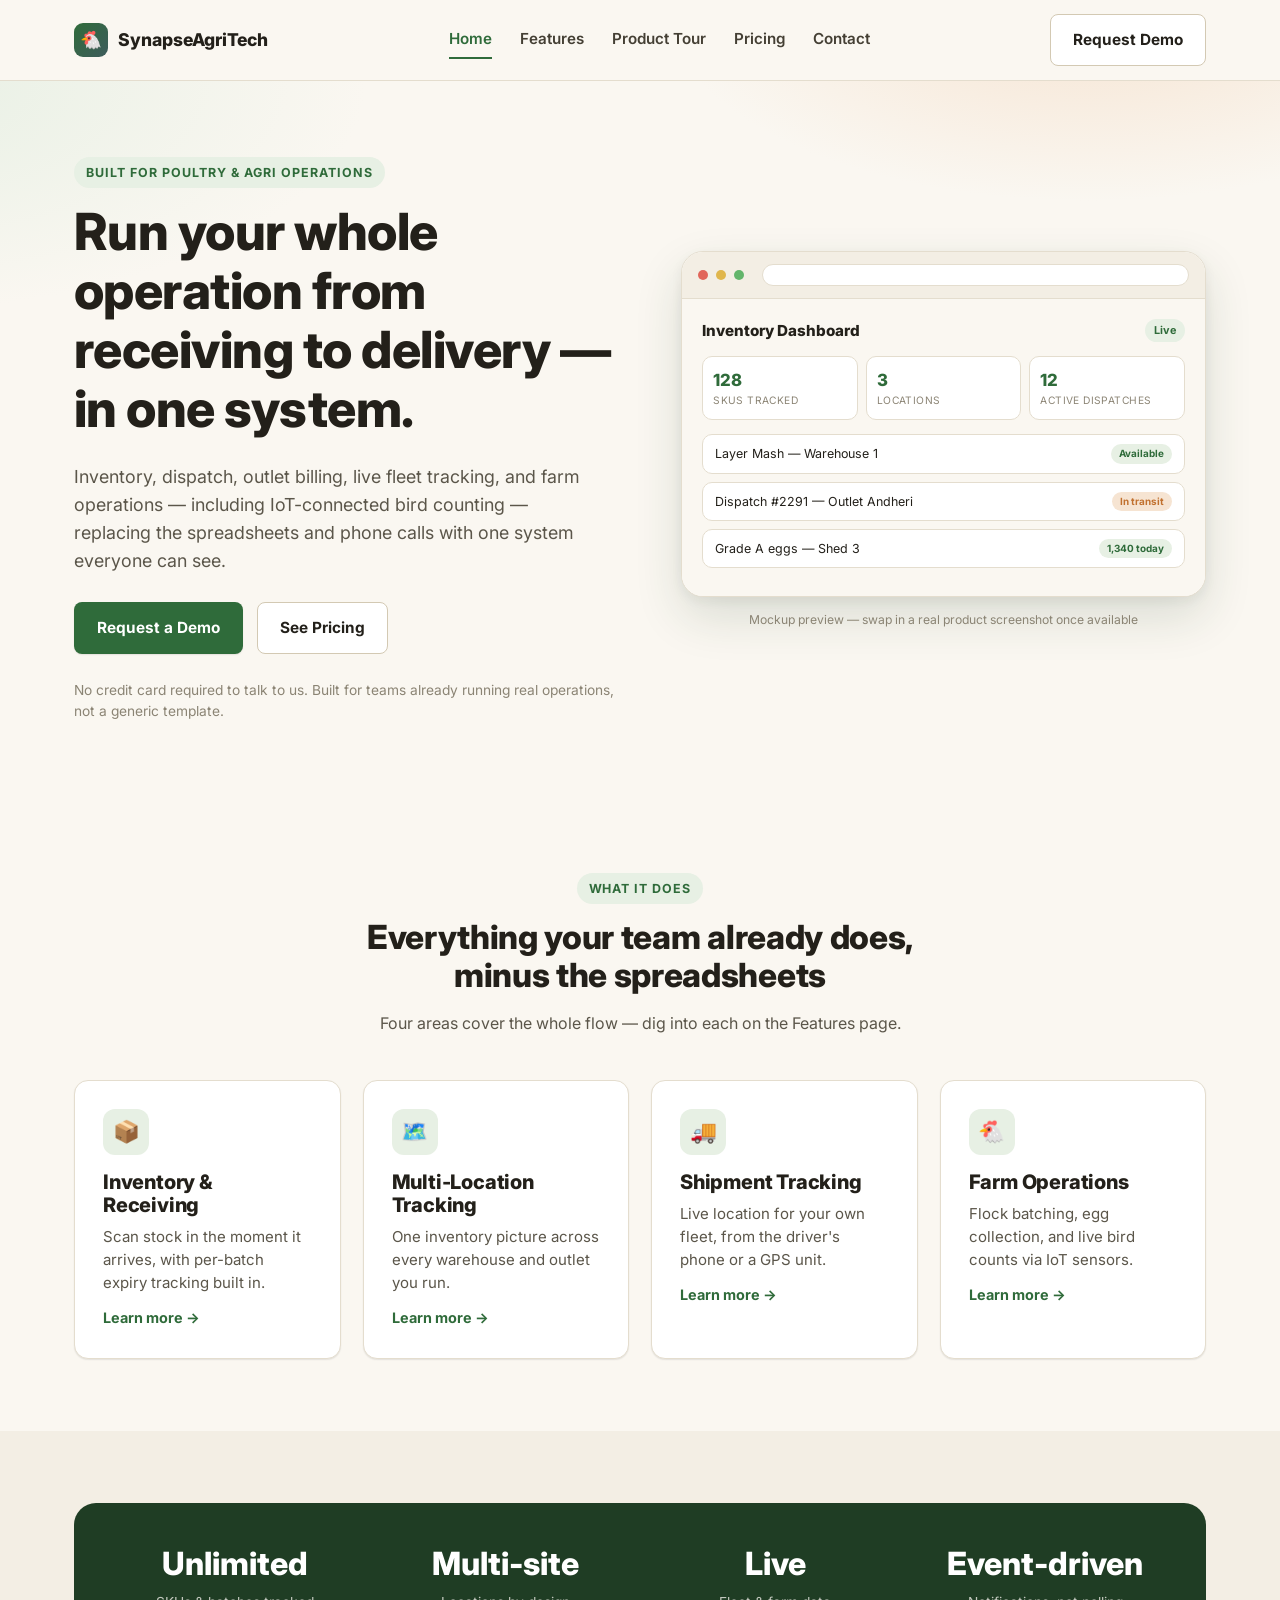
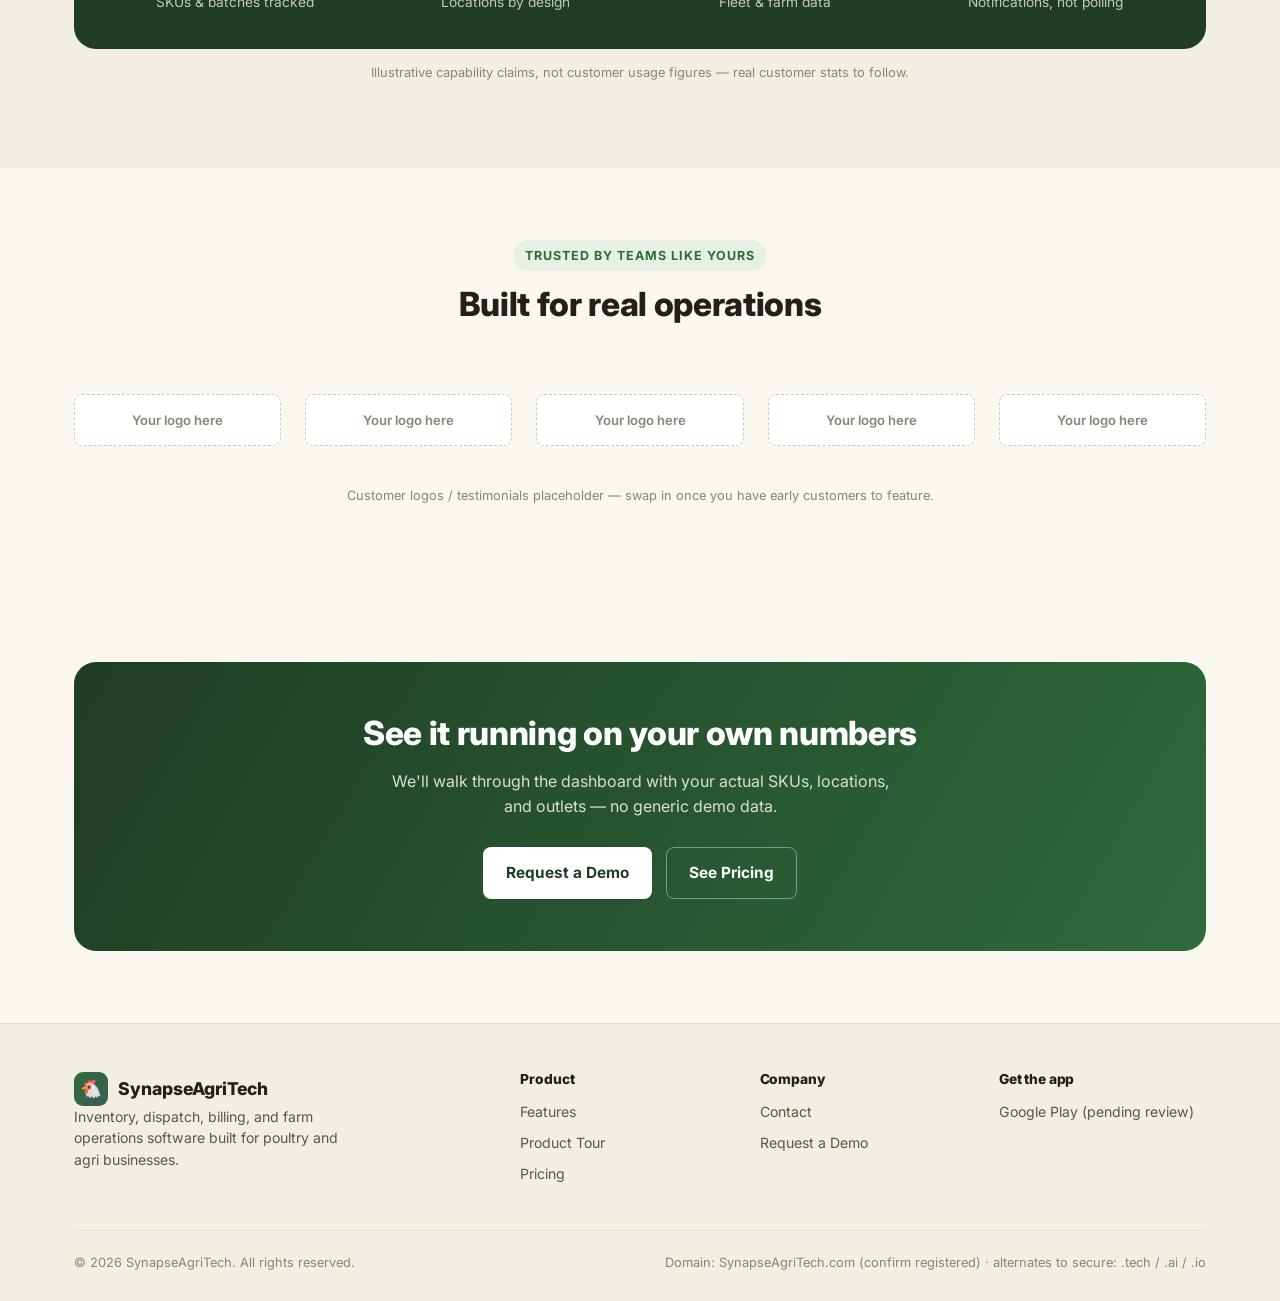
==== index.html @ 2903aac5 "Rename marketing site brand from placeholder to SynapseAgriTech Replaces "Poultry Ops" (nav, page ti" ====
<!DOCTYPE html>
<html lang="en">
<head>
<meta charset="UTF-8" />
<meta name="viewport" content="width=device-width, initial-scale=1.0" />
<title>SynapseAgriTech — Inventory, Dispatch & Farm Management Software</title>
<meta name="description" content="Inventory, dispatch, billing, and farm operations software built for poultry and agri businesses — from receiving to live bird counts." />
<link rel="preconnect" href="https://fonts.googleapis.com" />
<link rel="preconnect" href="https://fonts.gstatic.com" crossorigin />
<link href="https://fonts.googleapis.com/css2?family=Inter:wght@400;500;600;700;800&display=swap" rel="stylesheet" />
<link rel="stylesheet" href="css/style.css" />
</head>
<body data-page="home">

<header class="site-header">
  <div class="container nav-row">
    <a href="index.html" class="brand"><span class="brand-mark">🐔</span>SynapseAgriTech</a>
    <nav class="nav-links">
      <a href="index.html" data-page="home">Home</a>
      <a href="features.html" data-page="features">Features</a>
      <a href="product-tour.html" data-page="tour">Product Tour</a>
      <a href="pricing.html" data-page="pricing">Pricing</a>
      <a href="contact.html" data-page="contact">Contact</a>
    </nav>
    <div class="nav-actions">
      <a href="contact.html" class="btn btn-secondary">Request Demo</a>
      <button class="nav-toggle" aria-label="Toggle menu" aria-expanded="false">☰</button>
    </div>
  </div>
</header>

<main>

  <section class="hero">
    <div class="container hero-grid">
      <div>
        <span class="eyebrow">Built for poultry & agri operations</span>
        <h1>Run your whole operation from receiving to delivery — in one system.</h1>
        <p class="hero-sub">Inventory, dispatch, outlet billing, live fleet tracking, and farm operations — including IoT-connected bird counting — replacing the spreadsheets and phone calls with one system everyone can see.</p>
        <div class="hero-cta-row">
          <a href="contact.html" class="btn btn-primary">Request a Demo</a>
          <a href="pricing.html" class="btn btn-secondary">See Pricing</a>
        </div>
        <p class="hero-meta">No credit card required to talk to us. Built for teams already running real operations, not a generic template.</p>
      </div>
      <div>
        <div class="browser-frame">
          <div class="chrome">
            <span class="dot" style="background:#e1665a"></span>
            <span class="dot" style="background:#e0b64c"></span>
            <span class="dot" style="background:#63b56b"></span>
            <div class="bar"></div>
          </div>
          <div class="screen">
            <div class="mock-topbar"><span class="mock-title">Inventory Dashboard</span><span class="mock-pill">Live</span></div>
            <div class="mock-stats">
              <div class="mock-stat"><div class="n">128</div><div class="l">SKUs tracked</div></div>
              <div class="mock-stat"><div class="n">3</div><div class="l">Locations</div></div>
              <div class="mock-stat"><div class="n">12</div><div class="l">Active dispatches</div></div>
            </div>
            <div class="mock-row"><span>Layer Mash — Warehouse 1</span><span class="tag tag-live">Available</span></div>
            <div class="mock-row"><span>Dispatch #2291 — Outlet Andheri</span><span class="tag tag-transit">In transit</span></div>
            <div class="mock-row"><span>Grade A eggs — Shed 3</span><span class="tag tag-live">1,340 today</span></div>
          </div>
        </div>
        <p class="placeholder-flag">Mockup preview — swap in a real product screenshot once available</p>
      </div>
    </div>
  </section>

  <section>
    <div class="container">
      <div class="section-head">
        <span class="eyebrow">What it does</span>
        <h2>Everything your team already does, minus the spreadsheets</h2>
        <p>Four areas cover the whole flow — dig into each on the Features page.</p>
      </div>
      <div class="grid">
        <div class="card feature-card">
          <div class="icon">📦</div>
          <h3>Inventory & Receiving</h3>
          <p>Scan stock in the moment it arrives, with per-batch expiry tracking built in.</p>
          <a class="card-link" href="features.html#inventory-receiving">Learn more →</a>
        </div>
        <div class="card feature-card">
          <div class="icon">🗺️</div>
          <h3>Multi-Location Tracking</h3>
          <p>One inventory picture across every warehouse and outlet you run.</p>
          <a class="card-link" href="features.html#multi-location">Learn more →</a>
        </div>
        <div class="card feature-card">
          <div class="icon">🚚</div>
          <h3>Shipment Tracking</h3>
          <p>Live location for your own fleet, from the driver's phone or a GPS unit.</p>
          <a class="card-link" href="features.html#shipment-tracking">Learn more →</a>
        </div>
        <div class="card feature-card">
          <div class="icon">🐔</div>
          <h3>Farm Operations</h3>
          <p>Flock batching, egg collection, and live bird counts via IoT sensors.</p>
          <a class="card-link" href="features.html#farm-operations">Learn more →</a>
        </div>
      </div>
    </div>
  </section>

  <section class="section-alt">
    <div class="container">
      <div class="stat-strip">
        <div class="stat"><div class="num">Unlimited</div><div class="label">SKUs & batches tracked</div></div>
        <div class="stat"><div class="num">Multi-site</div><div class="label">Locations by design</div></div>
        <div class="stat"><div class="num">Live</div><div class="label">Fleet & farm data</div></div>
        <div class="stat"><div class="num">Event-driven</div><div class="label">Notifications, not polling</div></div>
      </div>
      <p class="stat-note">Illustrative capability claims, not customer usage figures — real customer stats to follow.</p>
    </div>
  </section>

  <section>
    <div class="container">
      <div class="section-head">
        <span class="eyebrow">Trusted by teams like yours</span>
        <h2>Built for real operations</h2>
      </div>
      <div class="logo-row">
        <div class="logo-slot">Your logo here</div>
        <div class="logo-slot">Your logo here</div>
        <div class="logo-slot">Your logo here</div>
        <div class="logo-slot">Your logo here</div>
        <div class="logo-slot">Your logo here</div>
      </div>
      <p class="stat-note">Customer logos / testimonials placeholder — swap in once you have early customers to feature.</p>
    </div>
  </section>

  <section>
    <div class="container">
      <div class="cta-banner">
        <h2>See it running on your own numbers</h2>
        <p>We'll walk through the dashboard with your actual SKUs, locations, and outlets — no generic demo data.</p>
        <div class="hero-cta-row">
          <a href="contact.html" class="btn btn-primary" style="background:#fff;color:var(--green-900)">Request a Demo</a>
          <a href="pricing.html" class="btn btn-secondary">See Pricing</a>
        </div>
      </div>
    </div>
  </section>

</main>

<footer class="site-footer">
  <div class="container">
    <div class="footer-grid">
      <div class="footer-brand">
        <a href="index.html" class="brand"><span class="brand-mark">🐔</span>SynapseAgriTech</a>
        <p>Inventory, dispatch, billing, and farm operations software built for poultry and agri businesses.</p>
      </div>
      <div>
        <h4>Product</h4>
        <ul>
          <li><a href="features.html">Features</a></li>
          <li><a href="product-tour.html">Product Tour</a></li>
          <li><a href="pricing.html">Pricing</a></li>
        </ul>
      </div>
      <div>
        <h4>Company</h4>
        <ul>
          <li><a href="contact.html">Contact</a></li>
          <li><a href="contact.html">Request a Demo</a></li>
        </ul>
      </div>
      <div>
        <h4>Get the app</h4>
        <ul>
          <li><a href="product-tour.html">Google Play (pending review)</a></li>
        </ul>
      </div>
    </div>
    <div class="footer-bottom">
      <span>© 2026 SynapseAgriTech. All rights reserved.</span>
      <span>Domain: SynapseAgriTech.com (confirm registered) · alternates to secure: .tech / .ai / .io</span>
    </div>
  </div>
</footer>

<script src="js/main.js"></script>
</body>
</html>
---- css/style.css ----
/* ============================================================
   SynapseAgriTech — SaaS marketing site design system
   AgriTech Modern base + Data-Dashboard-First visuals +
   Trust & Scale structure + Approachable, jargon-light copy.
   ============================================================ */

:root {
  /* Brand palette — warm greens/earth tones, deliberately not cold
     corporate blue. Distinct from the Bagachima consumer brand (this
     is the software product, a separate identity). */
  --green-900: #1f3d24;
  --green-700: #2f6b3a;
  --green-600: #37793f;
  --green-500: #4c8c52;
  --green-100: #e7f0e4;
  --green-50: #f2f7f0;

  --terracotta-600: #c1712f;
  --terracotta-500: #d68a49;
  --terracotta-100: #f6e4d2;

  --slate-700: #3e5c5c;
  --slate-500: #5c7d7d;
  --slate-100: #e6eeee;

  --cream-50: #faf7f1;
  --cream-100: #f3eee4;
  --white: #ffffff;

  --ink-900: #23201a;
  --ink-700: #443f34;
  --ink-600: #5b564a;
  --ink-400: #8b8474;

  --border: #e4ddce;
  --border-strong: #d3c9b3;

  --shadow-sm: 0 1px 2px rgba(35, 32, 26, 0.06), 0 1px 1px rgba(35, 32, 26, 0.04);
  --shadow-md: 0 8px 24px rgba(35, 32, 26, 0.08), 0 2px 6px rgba(35, 32, 26, 0.06);
  --shadow-lg: 0 20px 48px rgba(31, 61, 36, 0.14), 0 4px 12px rgba(35, 32, 26, 0.06);

  --radius-sm: 8px;
  --radius-md: 14px;
  --radius-lg: 22px;

  --container: 1180px;
  --font: "Inter", -apple-system, BlinkMacSystemFont, "Segoe UI", Roboto, Helvetica, Arial, sans-serif;
}

@media (prefers-color-scheme: dark) {
  :root:not([data-theme="light"]) {
    --cream-50: #161a14;
    --cream-100: #1c211a;
    --white: #20261f;
    --ink-900: #f3efe4;
    --ink-700: #ddd6c4;
    --ink-600: #bfb8a4;
    --ink-400: #8f8873;
    --border: #34392c;
    --border-strong: #454b39;
    --green-50: #1c2a1f;
    --green-100: #223a28;
    --terracotta-100: #3a2a1c;
    --slate-100: #1c2626;
    --shadow-sm: 0 1px 2px rgba(0, 0, 0, 0.3);
    --shadow-md: 0 8px 24px rgba(0, 0, 0, 0.35);
    --shadow-lg: 0 20px 48px rgba(0, 0, 0, 0.45);
  }
}
:root[data-theme="dark"] {
  --cream-50: #161a14;
  --cream-100: #1c211a;
  --white: #20261f;
  --ink-900: #f3efe4;
  --ink-700: #ddd6c4;
  --ink-600: #bfb8a4;
  --ink-400: #8f8873;
  --border: #34392c;
  --border-strong: #454b39;
  --green-50: #1c2a1f;
  --green-100: #223a28;
  --terracotta-100: #3a2a1c;
  --slate-100: #1c2626;
  --shadow-sm: 0 1px 2px rgba(0, 0, 0, 0.3);
  --shadow-md: 0 8px 24px rgba(0, 0, 0, 0.35);
  --shadow-lg: 0 20px 48px rgba(0, 0, 0, 0.45);
}

* { box-sizing: border-box; }
html { scroll-behavior: smooth; }

body {
  margin: 0;
  font-family: var(--font);
  background: var(--cream-50);
  color: var(--ink-900);
  line-height: 1.55;
  -webkit-font-smoothing: antialiased;
}

img { max-width: 100%; display: block; }
a { color: inherit; text-decoration: none; }

.container {
  max-width: var(--container);
  margin: 0 auto;
  padding: 0 24px;
}

h1, h2, h3, h4 { font-weight: 800; line-height: 1.15; margin: 0 0 0.5em; letter-spacing: -0.01em; }
h1 { font-size: clamp(2.1rem, 4vw, 3.2rem); }
h2 { font-size: clamp(1.6rem, 2.6vw, 2.2rem); }
h3 { font-size: 1.25rem; }
p { margin: 0 0 1em; color: var(--ink-600); }
.eyebrow {
  display: inline-block;
  font-size: 0.78rem;
  font-weight: 700;
  letter-spacing: 0.08em;
  text-transform: uppercase;
  color: var(--green-700);
  background: var(--green-100);
  padding: 6px 12px;
  border-radius: 999px;
  margin-bottom: 14px;
}

/* ---------- Buttons ---------- */
.btn {
  display: inline-flex;
  align-items: center;
  justify-content: center;
  gap: 8px;
  font-weight: 700;
  font-size: 0.96rem;
  padding: 13px 22px;
  border-radius: var(--radius-sm);
  border: 1px solid transparent;
  cursor: pointer;
  transition: transform 0.15s ease, box-shadow 0.15s ease, background 0.15s ease, border-color 0.15s ease;
}
.btn-primary { background: var(--green-700); color: var(--white); box-shadow: var(--shadow-sm); }
.btn-primary:hover { background: var(--green-600); box-shadow: var(--shadow-md); transform: translateY(-1px); }
.btn-secondary { background: var(--white); color: var(--ink-900); border-color: var(--border-strong); }
.btn-secondary:hover { border-color: var(--green-700); color: var(--green-700); }
.btn-ghost { background: transparent; color: var(--green-700); padding: 13px 4px; }
.btn-ghost:hover { color: var(--green-900); }
.btn-block { width: 100%; }
.btn-disabled { opacity: 0.55; cursor: not-allowed; }
.btn-disabled:hover { transform: none; box-shadow: none; }

/* ---------- Header / nav ---------- */
.site-header {
  position: sticky;
  top: 0;
  z-index: 50;
  /* Solid, not translucent+blurred: a backdrop-filter here would create a
     new containing block for this header's position:fixed descendants
     (the mobile nav-links panel), breaking its viewport-fixed positioning
     and full-screen coverage. */
  background: var(--cream-50);
  border-bottom: 1px solid var(--border);
}
.nav-row {
  display: flex;
  align-items: center;
  justify-content: space-between;
  padding: 14px 24px;
  gap: 20px;
}
.brand {
  display: flex;
  align-items: center;
  gap: 10px;
  font-weight: 800;
  font-size: 1.1rem;
  color: var(--ink-900);
}
.brand-mark {
  width: 34px;
  height: 34px;
  border-radius: 9px;
  background: linear-gradient(135deg, var(--green-700), var(--slate-700));
  display: flex;
  align-items: center;
  justify-content: center;
  color: var(--white);
  font-size: 1.1rem;
}
.nav-links {
  display: flex;
  align-items: center;
  gap: 28px;
  font-weight: 600;
  font-size: 0.95rem;
  color: var(--ink-700);
}
.nav-links a { padding: 6px 0; border-bottom: 2px solid transparent; }
.nav-links a:hover, .nav-links a.active { color: var(--green-700); border-bottom-color: var(--green-700); }
.nav-actions { display: flex; align-items: center; gap: 12px; }
.nav-toggle {
  display: none;
  background: none;
  border: 1px solid var(--border-strong);
  border-radius: var(--radius-sm);
  padding: 8px 10px;
  cursor: pointer;
}

/* ---------- Hero ---------- */
.hero {
  padding: 76px 0 64px;
  background:
    radial-gradient(700px 320px at 85% -10%, var(--terracotta-100), transparent 60%),
    radial-gradient(900px 420px at -10% 0%, var(--green-100), transparent 55%);
}
.hero-grid {
  display: grid;
  grid-template-columns: 1.05fr 1fr;
  gap: 56px;
  align-items: center;
}
.hero h1 { color: var(--ink-900); }
.hero-sub { font-size: 1.12rem; max-width: 46ch; }
.hero-cta-row { display: flex; gap: 14px; flex-wrap: wrap; margin-top: 28px; }
.hero-meta { margin-top: 26px; font-size: 0.86rem; color: var(--ink-400); }

/* ---------- Sections ---------- */
section { padding: 72px 0; }
.section-alt { background: var(--cream-100); }
.section-head { max-width: 640px; margin: 0 auto 44px; text-align: center; }
.section-head.left { margin: 0 0 40px; text-align: left; }

/* ---------- Feature grid / cards ---------- */
.grid {
  display: grid;
  grid-template-columns: repeat(4, 1fr);
  gap: 22px;
}
.grid-3 { grid-template-columns: repeat(3, 1fr); }
.grid-2 { grid-template-columns: repeat(2, 1fr); }

.card {
  background: var(--white);
  border: 1px solid var(--border);
  border-radius: var(--radius-md);
  padding: 28px;
  box-shadow: var(--shadow-sm);
}
.feature-card .icon {
  width: 46px;
  height: 46px;
  border-radius: 12px;
  background: var(--green-100);
  color: var(--green-700);
  display: flex;
  align-items: center;
  justify-content: center;
  font-size: 1.35rem;
  margin-bottom: 16px;
}
.feature-card h3 { margin-bottom: 8px; }
.feature-card p { margin-bottom: 0; font-size: 0.94rem; }
.feature-card a.card-link { display: inline-block; margin-top: 12px; font-weight: 700; color: var(--green-700); font-size: 0.9rem; }

/* Detailed feature section (Features page) */
.feature-block {
  display: grid;
  grid-template-columns: 1fr 1fr;
  gap: 48px;
  align-items: center;
  padding: 56px 0;
  border-bottom: 1px solid var(--border);
}
.feature-block:last-child { border-bottom: none; }
.feature-block.reverse .feature-copy { order: 2; }
.feature-block.reverse .feature-visual { order: 1; }
.feature-copy ul { margin: 18px 0 0; padding: 0; list-style: none; }
.feature-copy li {
  display: flex;
  gap: 10px;
  padding: 8px 0;
  font-size: 0.96rem;
  color: var(--ink-700);
  border-bottom: 1px dashed var(--border);
}
.feature-copy li:last-child { border-bottom: none; }
.feature-copy li .tick { color: var(--green-700); font-weight: 800; flex: none; }

/* ---------- Stat strip (Trust & Scale) ---------- */
.stat-strip {
  display: grid;
  grid-template-columns: repeat(4, 1fr);
  gap: 20px;
  padding: 36px;
  background: var(--green-900);
  color: var(--cream-50);
  border-radius: var(--radius-lg);
}
.stat-strip .stat { text-align: center; }
.stat-strip .stat .num { font-size: 2rem; font-weight: 800; color: var(--white); }
.stat-strip .stat .label { font-size: 0.86rem; color: rgba(250, 247, 241, 0.75); margin-top: 4px; }
.stat-note { text-align: center; font-size: 0.8rem; color: var(--ink-400); margin-top: 14px; }

/* ---------- Social proof placeholder ---------- */
.logo-row {
  display: flex;
  justify-content: space-between;
  align-items: center;
  gap: 24px;
  flex-wrap: wrap;
  padding: 26px 0;
}
.logo-slot {
  flex: 1 1 140px;
  height: 52px;
  border: 1.5px dashed var(--border-strong);
  border-radius: var(--radius-sm);
  display: flex;
  align-items: center;
  justify-content: center;
  color: var(--ink-400);
  font-size: 0.82rem;
  font-weight: 600;
  background: var(--white);
}

/* ---------- Mockup frames (Data-Dashboard-First) ---------- */
.browser-frame {
  background: var(--white);
  border-radius: var(--radius-lg);
  border: 1px solid var(--border);
  box-shadow: var(--shadow-lg);
  overflow: hidden;
}
.browser-frame .chrome {
  display: flex;
  align-items: center;
  gap: 8px;
  padding: 12px 16px;
  background: var(--cream-100);
  border-bottom: 1px solid var(--border);
}
.browser-frame .dot { width: 10px; height: 10px; border-radius: 50%; background: var(--border-strong); }
.browser-frame .chrome .bar {
  flex: 1;
  height: 22px;
  margin-left: 10px;
  border-radius: 999px;
  background: var(--white);
  border: 1px solid var(--border);
}
.browser-frame .screen { padding: 20px; background: var(--cream-50); }

.phone-frame {
  width: 260px;
  margin: 0 auto;
  border-radius: 34px;
  background: var(--ink-900);
  padding: 12px;
  box-shadow: var(--shadow-lg);
}
.phone-frame .screen {
  background: var(--cream-50);
  border-radius: 24px;
  overflow: hidden;
  padding: 16px 14px;
  min-height: 420px;
}
.phone-frame .notch {
  width: 70px;
  height: 6px;
  border-radius: 999px;
  background: rgba(255,255,255,0.25);
  margin: 0 auto 8px;
}

/* Mock dashboard UI bits used inside frames */
.mock-topbar { display: flex; justify-content: space-between; align-items: center; margin-bottom: 14px; }
.mock-title { font-weight: 800; font-size: 0.95rem; color: var(--ink-900); }
.mock-pill { font-size: 0.68rem; font-weight: 700; padding: 3px 9px; border-radius: 999px; background: var(--green-100); color: var(--green-700); }
.mock-stats { display: grid; grid-template-columns: repeat(3, 1fr); gap: 8px; margin-bottom: 14px; }
.mock-stat { background: var(--white); border: 1px solid var(--border); border-radius: 10px; padding: 10px; }
.mock-stat .n { font-weight: 800; font-size: 1.05rem; color: var(--green-700); }
.mock-stat .l { font-size: 0.64rem; color: var(--ink-400); text-transform: uppercase; letter-spacing: 0.04em; }
.mock-row { display: flex; justify-content: space-between; align-items: center; background: var(--white); border: 1px solid var(--border); border-radius: 10px; padding: 9px 12px; margin-bottom: 8px; font-size: 0.78rem; }
.mock-row .tag { font-size: 0.62rem; font-weight: 700; padding: 2px 8px; border-radius: 999px; }
.tag-live { background: var(--green-100); color: var(--green-700); }
.tag-transit { background: var(--terracotta-100); color: var(--terracotta-600); }
.mock-map { height: 150px; border-radius: 10px; background:
  linear-gradient(135deg, var(--slate-100), var(--green-50));
  position: relative; overflow: hidden; border: 1px solid var(--border);
}
.mock-map::before {
  content: "";
  position: absolute; inset: 0;
  background-image:
    linear-gradient(var(--border) 1px, transparent 1px),
    linear-gradient(90deg, var(--border) 1px, transparent 1px);
  background-size: 22px 22px;
  opacity: 0.5;
}
.mock-map .pin {
  position: absolute;
  width: 14px; height: 14px;
  background: var(--terracotta-600);
  border: 2px solid var(--white);
  border-radius: 50% 50% 50% 0;
  transform: rotate(-45deg);
  box-shadow: var(--shadow-sm);
}
.mock-bar-row { display: flex; align-items: center; gap: 8px; margin-bottom: 7px; }
.mock-bar-row .lbl { width: 46px; font-size: 0.66rem; color: var(--ink-400); }
.mock-bar-track { flex: 1; height: 9px; border-radius: 999px; background: var(--border); overflow: hidden; }
.mock-bar-fill { height: 100%; border-radius: 999px; background: var(--green-600); }
.mock-count-hero { text-align: center; padding: 18px 0; }
.mock-count-hero .big { font-size: 2.6rem; font-weight: 800; color: var(--green-700); }
.mock-count-hero .cap { font-size: 0.72rem; color: var(--ink-400); text-transform: uppercase; letter-spacing: 0.05em; }

.placeholder-flag {
  margin-top: 14px;
  font-size: 0.76rem;
  color: var(--ink-400);
  text-align: center;
}

/* ---------- Product tour CTA row ---------- */
.tour-cta-row {
  display: flex;
  gap: 16px;
  flex-wrap: wrap;
  justify-content: center;
  margin-top: 12px;
}
.store-badge {
  display: inline-flex;
  align-items: center;
  gap: 10px;
  background: var(--ink-900);
  color: var(--white);
  padding: 12px 20px;
  border-radius: var(--radius-sm);
  font-weight: 700;
}
.store-badge small { display: block; font-weight: 500; font-size: 0.68rem; opacity: 0.75; }
.store-badge .store-icon { font-size: 1.3rem; }

/* ---------- Pricing ---------- */
.pricing-grid { display: grid; grid-template-columns: repeat(3, 1fr); gap: 24px; align-items: stretch; }
.price-card {
  background: var(--white);
  border: 1px solid var(--border);
  border-radius: var(--radius-lg);
  padding: 32px 28px;
  display: flex;
  flex-direction: column;
  box-shadow: var(--shadow-sm);
}
.price-card.featured {
  border-color: var(--green-700);
  box-shadow: var(--shadow-lg);
  position: relative;
  transform: translateY(-6px);
}
.price-card .badge {
  position: absolute; top: -13px; left: 50%; transform: translateX(-50%);
  background: var(--green-700); color: var(--white);
  font-size: 0.72rem; font-weight: 700; padding: 5px 14px; border-radius: 999px;
}
.price-card .tier-name { font-weight: 800; font-size: 1.2rem; margin-bottom: 4px; }
.price-card .tier-for { font-size: 0.85rem; color: var(--ink-400); margin-bottom: 18px; }
.price-card .tier-price { font-size: 1.9rem; font-weight: 800; margin-bottom: 4px; color: var(--green-700); }
.price-card .tier-price-note { font-size: 0.8rem; color: var(--ink-400); margin-bottom: 22px; }
.price-card ul { list-style: none; padding: 0; margin: 0 0 26px; flex: 1; }
.price-card li { display: flex; gap: 10px; padding: 7px 0; font-size: 0.9rem; color: var(--ink-700); }
.price-card li .tick { color: var(--green-700); font-weight: 800; }

.compare-table-wrap { overflow-x: auto; margin-top: 60px; }
table.compare {
  width: 100%;
  border-collapse: collapse;
  background: var(--white);
  border-radius: var(--radius-md);
  overflow: hidden;
  box-shadow: var(--shadow-sm);
  min-width: 640px;
}
table.compare th, table.compare td {
  text-align: left;
  padding: 14px 18px;
  border-bottom: 1px solid var(--border);
  font-size: 0.9rem;
}
table.compare thead th {
  background: var(--cream-100);
  font-weight: 800;
  color: var(--ink-900);
}
table.compare tbody tr:last-child td { border-bottom: none; }
table.compare td.center, table.compare th.center { text-align: center; }
.check-yes { color: var(--green-700); font-weight: 800; }
.check-no { color: var(--ink-400); }
.compare-group-row td { background: var(--green-50); font-weight: 700; color: var(--green-700); font-size: 0.78rem; text-transform: uppercase; letter-spacing: 0.04em; }

/* ---------- Contact form ---------- */
.contact-layout { display: grid; grid-template-columns: 1fr 1fr; gap: 56px; align-items: start; }
.form-card { background: var(--white); border: 1px solid var(--border); border-radius: var(--radius-lg); padding: 32px; box-shadow: var(--shadow-md); }
.field { margin-bottom: 18px; }
.field label { display: block; font-weight: 700; font-size: 0.86rem; margin-bottom: 6px; color: var(--ink-900); }
.field input, .field select, .field textarea {
  width: 100%;
  padding: 11px 13px;
  border: 1px solid var(--border-strong);
  border-radius: var(--radius-sm);
  font-family: var(--font);
  font-size: 0.94rem;
  background: var(--cream-50);
  color: var(--ink-900);
}
.field input:focus, .field select:focus, .field textarea:focus {
  outline: none;
  border-color: var(--green-700);
  box-shadow: 0 0 0 3px var(--green-100);
}
.field textarea { resize: vertical; min-height: 110px; }
.field-row { display: grid; grid-template-columns: 1fr 1fr; gap: 14px; }
.form-note { font-size: 0.78rem; color: var(--ink-400); margin-top: 10px; }
.form-success {
  display: none;
  background: var(--green-100);
  color: var(--green-900);
  border: 1px solid var(--green-500);
  border-radius: var(--radius-sm);
  padding: 14px 16px;
  font-weight: 600;
  font-size: 0.9rem;
  margin-bottom: 18px;
}
.contact-info .info-item { display: flex; gap: 14px; margin-bottom: 20px; }
.contact-info .info-icon {
  width: 40px; height: 40px; border-radius: 10px;
  background: var(--green-100); color: var(--green-700);
  display: flex; align-items: center; justify-content: center; flex: none;
}

/* ---------- CTA banner ---------- */
.cta-banner {
  background: linear-gradient(120deg, var(--green-900), var(--green-700));
  color: var(--cream-50);
  border-radius: var(--radius-lg);
  padding: 52px;
  text-align: center;
}
.cta-banner h2 { color: var(--white); }
.cta-banner p { color: rgba(250, 247, 241, 0.85); max-width: 52ch; margin-left: auto; margin-right: auto; }
.cta-banner .hero-cta-row { justify-content: center; }
.cta-banner .btn-secondary { background: transparent; color: var(--white); border-color: rgba(255,255,255,0.4); }
.cta-banner .btn-secondary:hover { border-color: var(--white); }

/* ---------- Footer ---------- */
.site-footer { border-top: 1px solid var(--border); padding: 48px 0 28px; background: var(--cream-100); }
.footer-grid { display: grid; grid-template-columns: 2fr 1fr 1fr 1fr; gap: 32px; margin-bottom: 36px; }
.footer-grid h4 { font-size: 0.86rem; margin-bottom: 14px; }
.footer-grid ul { list-style: none; padding: 0; margin: 0; }
.footer-grid li { margin-bottom: 9px; font-size: 0.88rem; color: var(--ink-600); }
.footer-grid li a:hover { color: var(--green-700); }
.footer-brand p { max-width: 32ch; font-size: 0.88rem; }
.footer-bottom {
  display: flex; justify-content: space-between; align-items: center;
  padding-top: 22px; border-top: 1px solid var(--border);
  font-size: 0.8rem; color: var(--ink-400); flex-wrap: wrap; gap: 10px;
}

/* ---------- Utility ---------- */
.mt-0 { margin-top: 0; }
.center { text-align: center; }
.small { font-size: 0.85rem; }
.badge-flag {
  display: inline-block;
  font-size: 0.68rem;
  font-weight: 700;
  padding: 3px 9px;
  border-radius: 999px;
  background: var(--terracotta-100);
  color: var(--terracotta-600);
  margin-left: 8px;
  vertical-align: middle;
}

/* ---------- Responsive ---------- */
@media (max-width: 980px) {
  .hero-grid { grid-template-columns: 1fr; }
  .grid { grid-template-columns: repeat(2, 1fr); }
  .pricing-grid { grid-template-columns: 1fr; }
  .price-card.featured { transform: none; }
  .feature-block, .feature-block.reverse { grid-template-columns: 1fr; }
  .feature-block.reverse .feature-copy, .feature-block.reverse .feature-visual { order: initial; }
  .contact-layout { grid-template-columns: 1fr; }
  .footer-grid { grid-template-columns: 1fr 1fr; }
  .stat-strip { grid-template-columns: repeat(2, 1fr); }
}
@media (max-width: 720px) {
  .nav-links { position: fixed; z-index: 60; inset: 62px 0 0 0; background: var(--cream-50); flex-direction: column; padding: 28px 24px; align-items: flex-start; gap: 18px; display: none; border-top: 1px solid var(--border); }
  .nav-links.open { display: flex; }
  .nav-toggle { display: inline-flex; }
  .nav-actions .btn-secondary { display: none; }
  .grid { grid-template-columns: 1fr; }
  .field-row { grid-template-columns: 1fr; }
  .footer-grid { grid-template-columns: 1fr; }
  .cta-banner { padding: 34px 22px; }
}
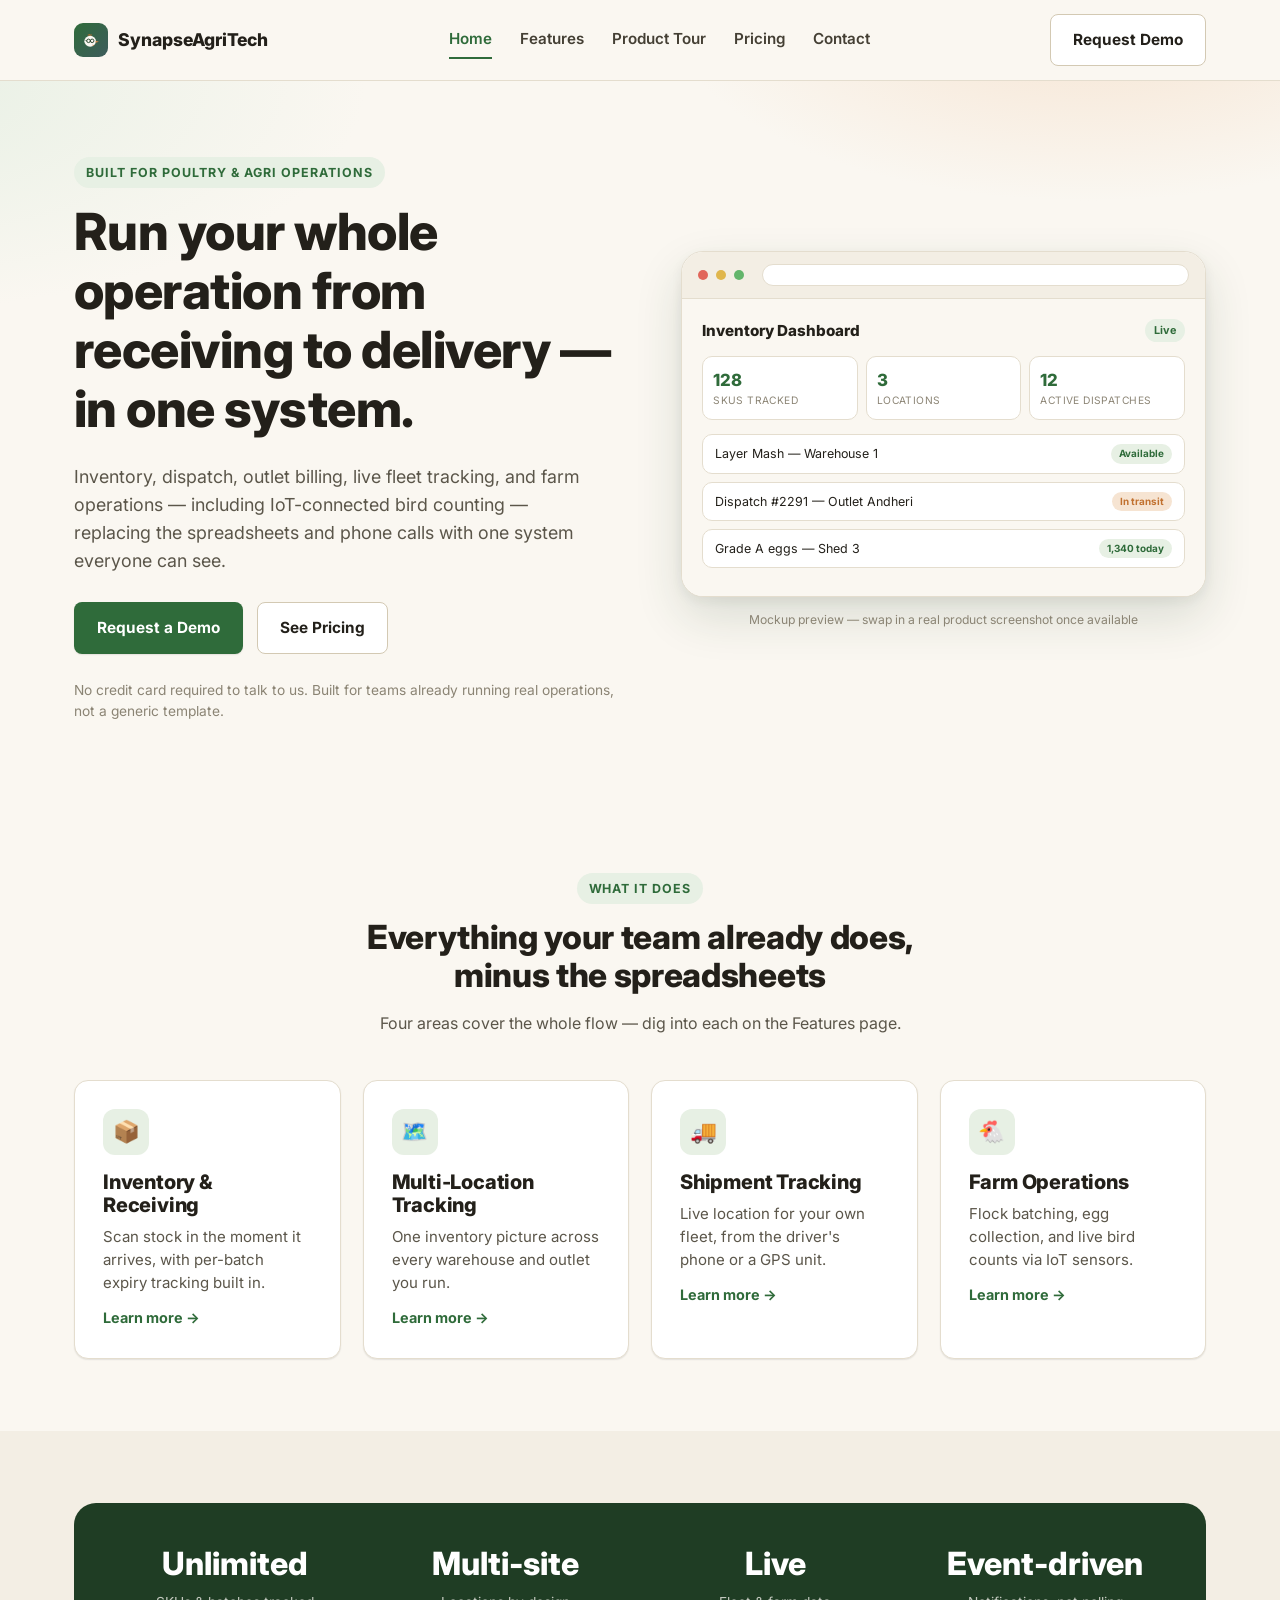
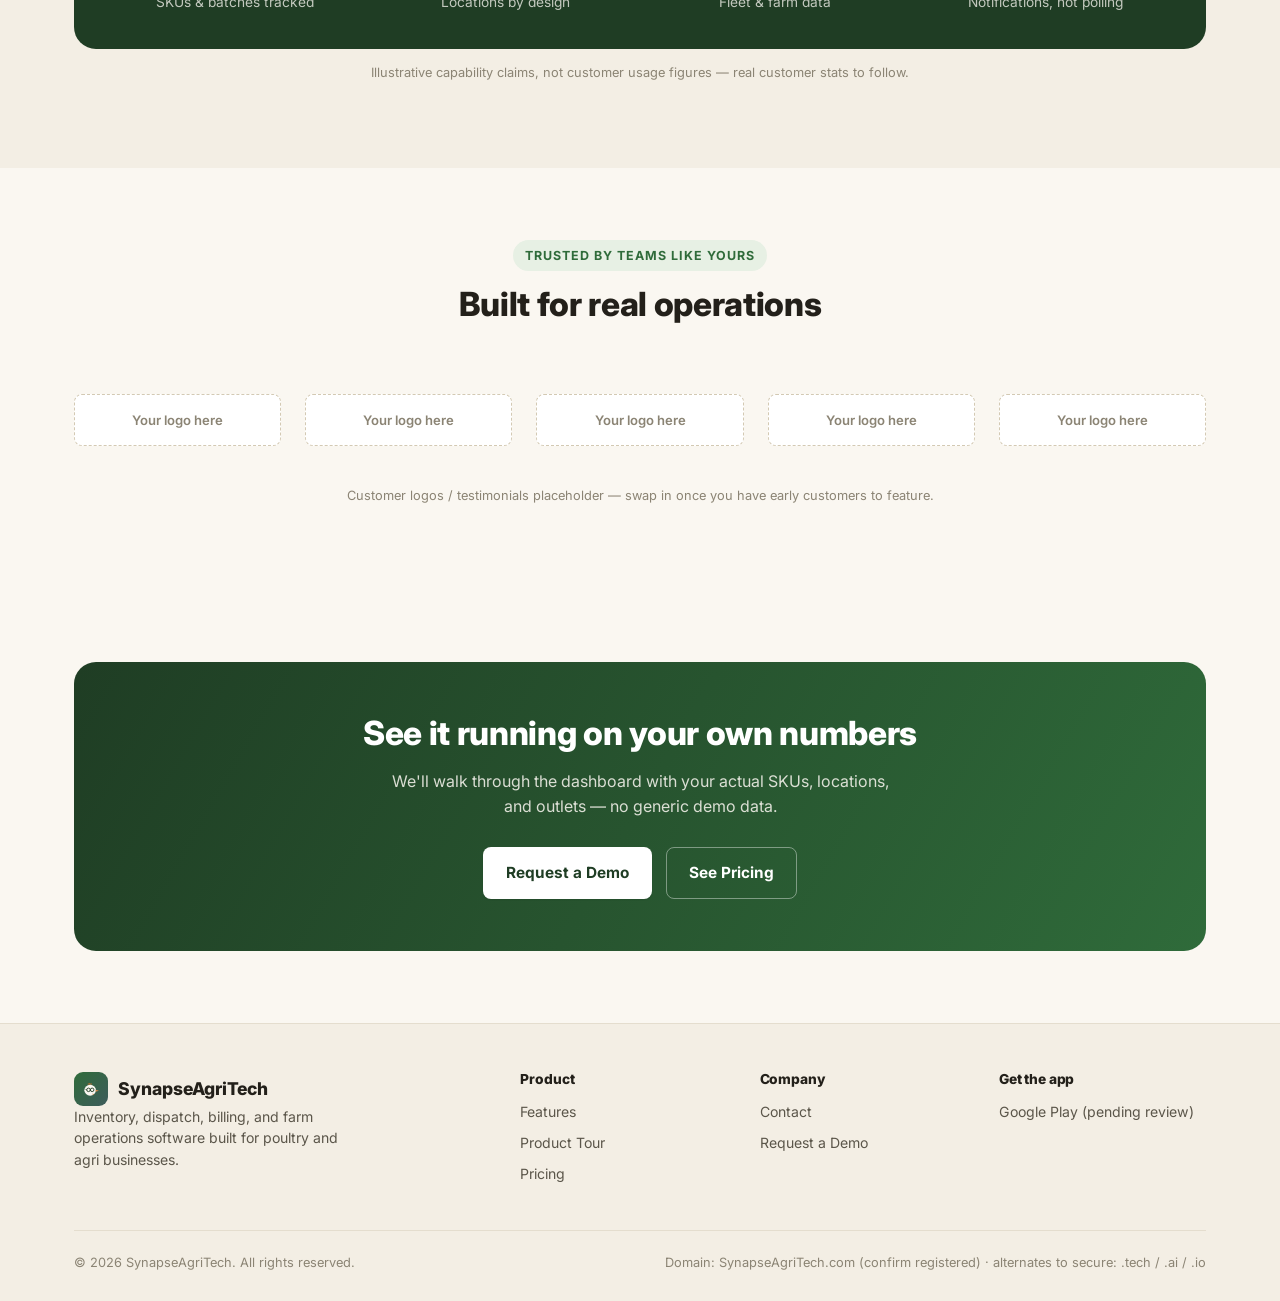
==== commit 71346c33: "Replace emoji brand mark with a custom chicken-with-glasses icon Swaps the plain 🐔 emoji for a small" ====
--- a/index.html
+++ b/index.html
@@ -14,7 +14,7 @@
 
 <header class="site-header">
   <div class="container nav-row">
-    <a href="index.html" class="brand"><span class="brand-mark">🐔</span>SynapseAgriTech</a>
+    <a href="index.html" class="brand"><span class="brand-mark"><svg viewBox="0 0 24 24" width="20" height="20" fill="none" xmlns="http://www.w3.org/2000/svg"><path d="M8 6.5Q8.5 4 9.5 6Q10.5 3.5 11.5 6Q12.5 4 13 6.5Z" fill="#C1712F"/><ellipse cx="11" cy="13.5" rx="7" ry="6.5" fill="#FAF7F1"/><path d="M17.5 13L21.5 14L17.5 15.3Z" fill="#D68A49"/><path d="M14 17.5Q13.4 19.5 15.5 19Q15.1 17.8 14 17.5Z" fill="#C1712F"/><circle cx="9" cy="13" r="2.1" fill="none" stroke="#1F3D24" stroke-width="1.1"/><circle cx="13.4" cy="13" r="2.1" fill="none" stroke="#1F3D24" stroke-width="1.1"/><line x1="11.1" y1="13" x2="11.3" y2="13" stroke="#1F3D24" stroke-width="1.1"/><line x1="6.9" y1="13" x2="5.5" y2="12.6" stroke="#1F3D24" stroke-width="1"/></svg></span>SynapseAgriTech</a>
     <nav class="nav-links">
       <a href="index.html" data-page="home">Home</a>
       <a href="features.html" data-page="features">Features</a>
@@ -152,7 +152,7 @@
   <div class="container">
     <div class="footer-grid">
       <div class="footer-brand">
-        <a href="index.html" class="brand"><span class="brand-mark">🐔</span>SynapseAgriTech</a>
+        <a href="index.html" class="brand"><span class="brand-mark"><svg viewBox="0 0 24 24" width="20" height="20" fill="none" xmlns="http://www.w3.org/2000/svg"><path d="M8 6.5Q8.5 4 9.5 6Q10.5 3.5 11.5 6Q12.5 4 13 6.5Z" fill="#C1712F"/><ellipse cx="11" cy="13.5" rx="7" ry="6.5" fill="#FAF7F1"/><path d="M17.5 13L21.5 14L17.5 15.3Z" fill="#D68A49"/><path d="M14 17.5Q13.4 19.5 15.5 19Q15.1 17.8 14 17.5Z" fill="#C1712F"/><circle cx="9" cy="13" r="2.1" fill="none" stroke="#1F3D24" stroke-width="1.1"/><circle cx="13.4" cy="13" r="2.1" fill="none" stroke="#1F3D24" stroke-width="1.1"/><line x1="11.1" y1="13" x2="11.3" y2="13" stroke="#1F3D24" stroke-width="1.1"/><line x1="6.9" y1="13" x2="5.5" y2="12.6" stroke="#1F3D24" stroke-width="1"/></svg></span>SynapseAgriTech</a>
         <p>Inventory, dispatch, billing, and farm operations software built for poultry and agri businesses.</p>
       </div>
       <div>
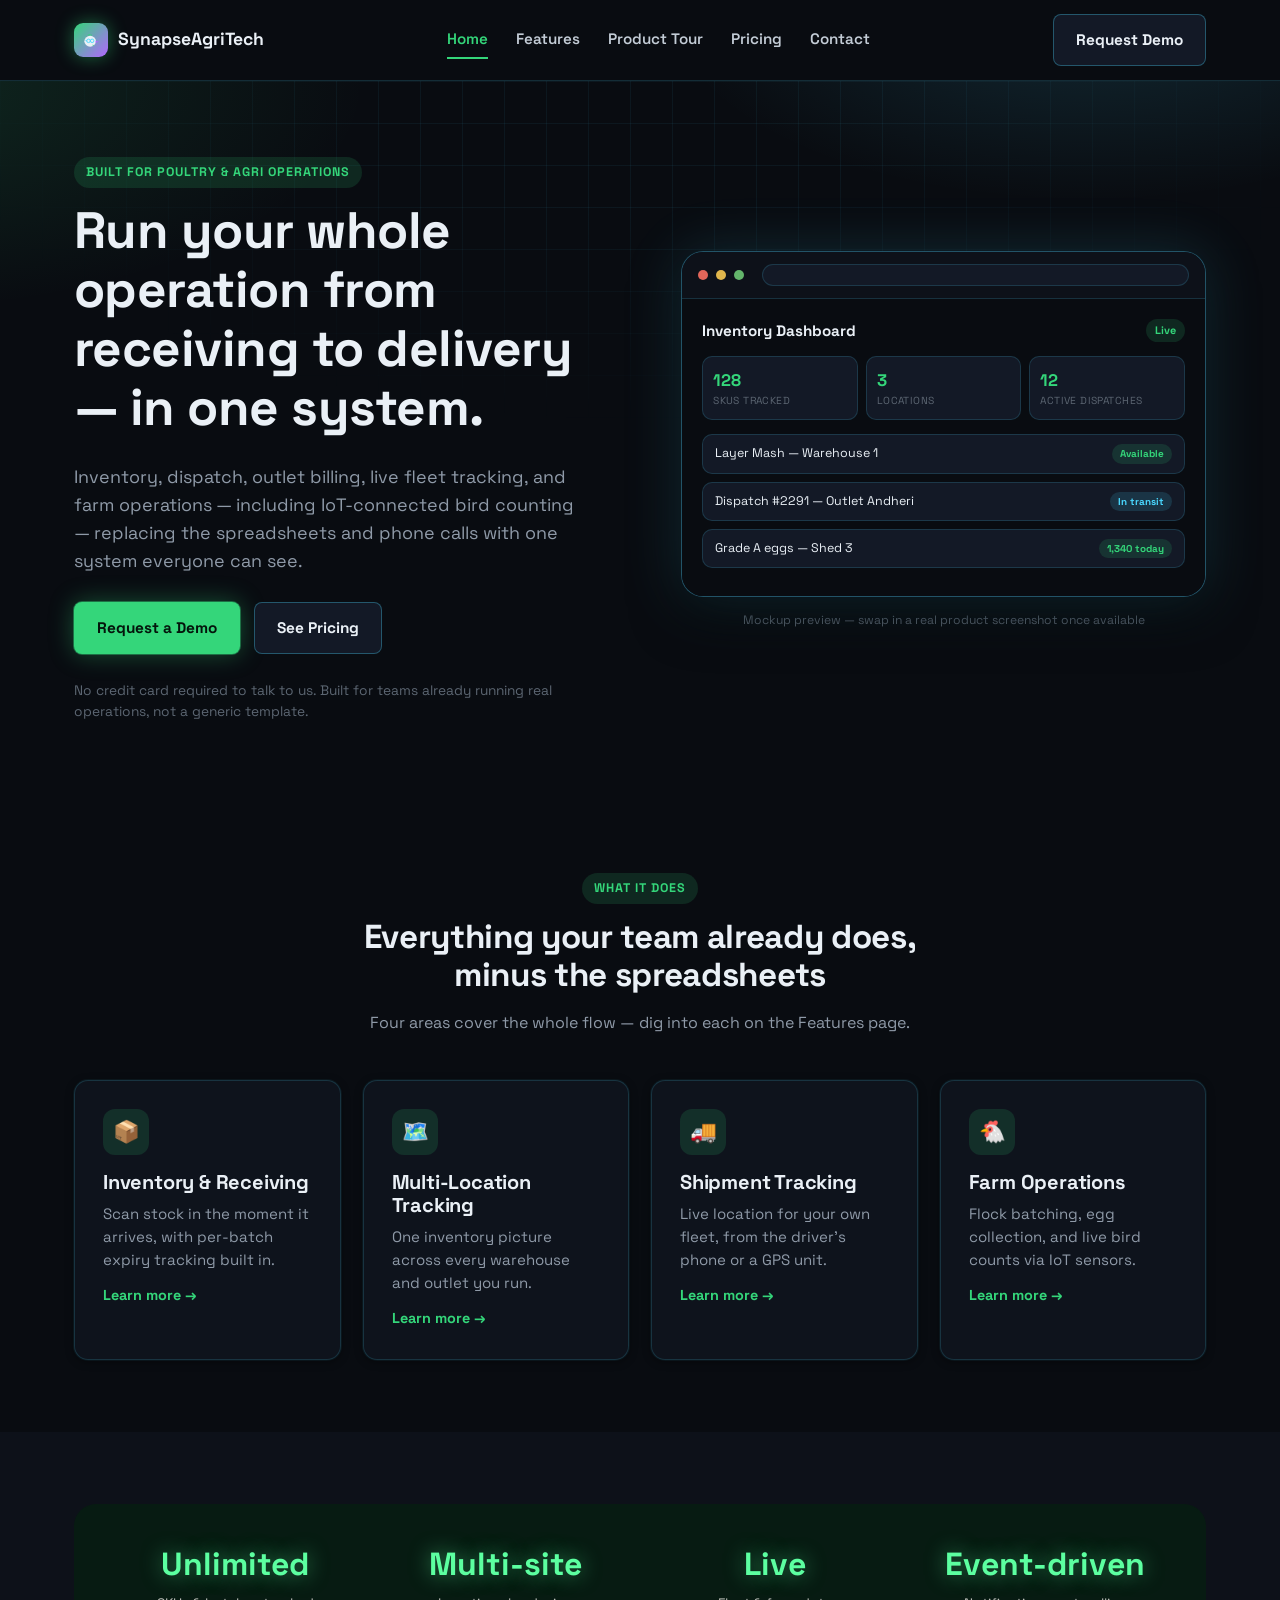
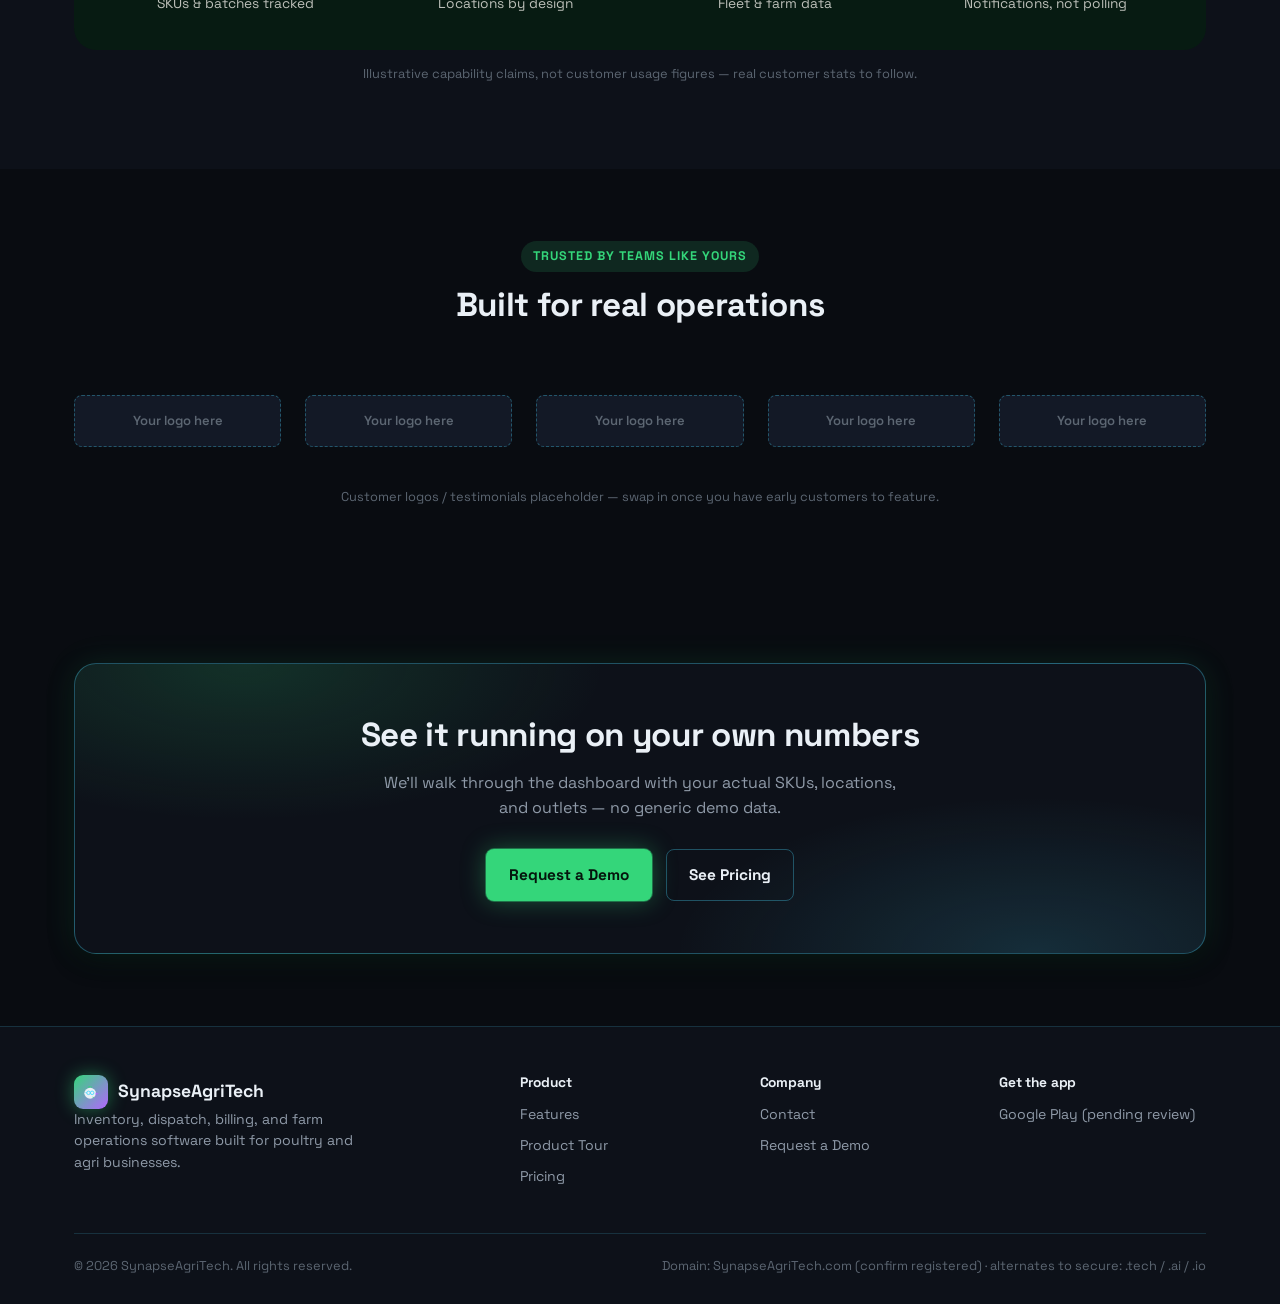
==== commit c81f9301: "Explore a futuristic dark/neon design variant (new branch) Branched off saas-marketing-site (kept in" ====
--- a/index.html
+++ b/index.html
@@ -7,14 +7,15 @@
 <meta name="description" content="Inventory, dispatch, billing, and farm operations software built for poultry and agri businesses — from receiving to live bird counts." />
 <link rel="preconnect" href="https://fonts.googleapis.com" />
 <link rel="preconnect" href="https://fonts.gstatic.com" crossorigin />
-<link href="https://fonts.googleapis.com/css2?family=Inter:wght@400;500;600;700;800&display=swap" rel="stylesheet" />
+<link href="https://fonts.googleapis.com/css2?family=Space+Grotesk:wght@400;500;600;700&family=Space+Mono:wght@400;700&display=swap" rel="stylesheet" />
+<link rel="icon" type="image/svg+xml" href="data:image/svg+xml,<svg xmlns='http://www.w3.org/2000/svg' viewBox='0 0 24 24'><rect width='24' height='24' rx='5' fill='%23131926'/><path d='M8 6.5Q8.5 4 9.5 6Q10.5 3.5 11.5 6Q12.5 4 13 6.5Z' fill='%2334D67A'/><ellipse cx='11' cy='13.5' rx='7' ry='6.5' fill='%23EAF0F6'/><path d='M17.5 13L21.5 14L17.5 15.3Z' fill='%23B266FF'/><path d='M14 17.5Q13.4 19.5 15.5 19Q15.1 17.8 14 17.5Z' fill='%2334D67A'/><circle cx='9' cy='13' r='2.1' fill='none' stroke='%234AD8FF' stroke-width='1.1'/><circle cx='13.4' cy='13' r='2.1' fill='none' stroke='%234AD8FF' stroke-width='1.1'/><line x1='11.1' y1='13' x2='11.3' y2='13' stroke='%234AD8FF' stroke-width='1.1'/><line x1='6.9' y1='13' x2='5.5' y2='12.6' stroke='%234AD8FF' stroke-width='1'/></svg>" />
 <link rel="stylesheet" href="css/style.css" />
 </head>
 <body data-page="home">
 
 <header class="site-header">
   <div class="container nav-row">
-    <a href="index.html" class="brand"><span class="brand-mark"><svg viewBox="0 0 24 24" width="20" height="20" fill="none" xmlns="http://www.w3.org/2000/svg"><path d="M8 6.5Q8.5 4 9.5 6Q10.5 3.5 11.5 6Q12.5 4 13 6.5Z" fill="#C1712F"/><ellipse cx="11" cy="13.5" rx="7" ry="6.5" fill="#FAF7F1"/><path d="M17.5 13L21.5 14L17.5 15.3Z" fill="#D68A49"/><path d="M14 17.5Q13.4 19.5 15.5 19Q15.1 17.8 14 17.5Z" fill="#C1712F"/><circle cx="9" cy="13" r="2.1" fill="none" stroke="#1F3D24" stroke-width="1.1"/><circle cx="13.4" cy="13" r="2.1" fill="none" stroke="#1F3D24" stroke-width="1.1"/><line x1="11.1" y1="13" x2="11.3" y2="13" stroke="#1F3D24" stroke-width="1.1"/><line x1="6.9" y1="13" x2="5.5" y2="12.6" stroke="#1F3D24" stroke-width="1"/></svg></span>SynapseAgriTech</a>
+    <a href="index.html" class="brand"><span class="brand-mark"><svg viewBox="0 0 24 24" width="20" height="20" fill="none" xmlns="http://www.w3.org/2000/svg"><path d="M8 6.5Q8.5 4 9.5 6Q10.5 3.5 11.5 6Q12.5 4 13 6.5Z" fill="#34D67A"/><ellipse cx="11" cy="13.5" rx="7" ry="6.5" fill="#EAF0F6"/><path d="M17.5 13L21.5 14L17.5 15.3Z" fill="#B266FF"/><path d="M14 17.5Q13.4 19.5 15.5 19Q15.1 17.8 14 17.5Z" fill="#34D67A"/><circle cx="9" cy="13" r="2.1" fill="none" stroke="#4AD8FF" stroke-width="1.1"/><circle cx="13.4" cy="13" r="2.1" fill="none" stroke="#4AD8FF" stroke-width="1.1"/><line x1="11.1" y1="13" x2="11.3" y2="13" stroke="#4AD8FF" stroke-width="1.1"/><line x1="6.9" y1="13" x2="5.5" y2="12.6" stroke="#4AD8FF" stroke-width="1"/></svg></span>SynapseAgriTech</a>
     <nav class="nav-links">
       <a href="index.html" data-page="home">Home</a>
       <a href="features.html" data-page="features">Features</a>
@@ -139,7 +140,7 @@
         <h2>See it running on your own numbers</h2>
         <p>We'll walk through the dashboard with your actual SKUs, locations, and outlets — no generic demo data.</p>
         <div class="hero-cta-row">
-          <a href="contact.html" class="btn btn-primary" style="background:#fff;color:var(--green-900)">Request a Demo</a>
+          <a href="contact.html" class="btn btn-primary">Request a Demo</a>
           <a href="pricing.html" class="btn btn-secondary">See Pricing</a>
         </div>
       </div>
@@ -152,7 +153,7 @@
   <div class="container">
     <div class="footer-grid">
       <div class="footer-brand">
-        <a href="index.html" class="brand"><span class="brand-mark"><svg viewBox="0 0 24 24" width="20" height="20" fill="none" xmlns="http://www.w3.org/2000/svg"><path d="M8 6.5Q8.5 4 9.5 6Q10.5 3.5 11.5 6Q12.5 4 13 6.5Z" fill="#C1712F"/><ellipse cx="11" cy="13.5" rx="7" ry="6.5" fill="#FAF7F1"/><path d="M17.5 13L21.5 14L17.5 15.3Z" fill="#D68A49"/><path d="M14 17.5Q13.4 19.5 15.5 19Q15.1 17.8 14 17.5Z" fill="#C1712F"/><circle cx="9" cy="13" r="2.1" fill="none" stroke="#1F3D24" stroke-width="1.1"/><circle cx="13.4" cy="13" r="2.1" fill="none" stroke="#1F3D24" stroke-width="1.1"/><line x1="11.1" y1="13" x2="11.3" y2="13" stroke="#1F3D24" stroke-width="1.1"/><line x1="6.9" y1="13" x2="5.5" y2="12.6" stroke="#1F3D24" stroke-width="1"/></svg></span>SynapseAgriTech</a>
+        <a href="index.html" class="brand"><span class="brand-mark"><svg viewBox="0 0 24 24" width="20" height="20" fill="none" xmlns="http://www.w3.org/2000/svg"><path d="M8 6.5Q8.5 4 9.5 6Q10.5 3.5 11.5 6Q12.5 4 13 6.5Z" fill="#34D67A"/><ellipse cx="11" cy="13.5" rx="7" ry="6.5" fill="#EAF0F6"/><path d="M17.5 13L21.5 14L17.5 15.3Z" fill="#B266FF"/><path d="M14 17.5Q13.4 19.5 15.5 19Q15.1 17.8 14 17.5Z" fill="#34D67A"/><circle cx="9" cy="13" r="2.1" fill="none" stroke="#4AD8FF" stroke-width="1.1"/><circle cx="13.4" cy="13" r="2.1" fill="none" stroke="#4AD8FF" stroke-width="1.1"/><line x1="11.1" y1="13" x2="11.3" y2="13" stroke="#4AD8FF" stroke-width="1.1"/><line x1="6.9" y1="13" x2="5.5" y2="12.6" stroke="#4AD8FF" stroke-width="1"/></svg></span>SynapseAgriTech</a>
         <p>Inventory, dispatch, billing, and farm operations software built for poultry and agri businesses.</p>
       </div>
       <div>
--- a/css/style.css
+++ b/css/style.css
@@ -1,89 +1,52 @@
 /* ============================================================
    SynapseAgriTech — SaaS marketing site design system
-   AgriTech Modern base + Data-Dashboard-First visuals +
-   Trust & Scale structure + Approachable, jargon-light copy.
+   FUTURISTIC variant — dark, glowing, tech-forward. Same semantic
+   token names as the warm AgriTech Modern original (see the
+   saas-marketing-site branch) so every component re-themes just by
+   swapping these values, plus a handful of new glow/glass effects.
    ============================================================ */
 
 :root {
-  /* Brand palette — warm greens/earth tones, deliberately not cold
-     corporate blue. Distinct from the Bagachima consumer brand (this
-     is the software product, a separate identity). */
-  --green-900: #1f3d24;
-  --green-700: #2f6b3a;
-  --green-600: #37793f;
-  --green-500: #4c8c52;
-  --green-100: #e7f0e4;
-  --green-50: #f2f7f0;
-
-  --terracotta-600: #c1712f;
-  --terracotta-500: #d68a49;
-  --terracotta-100: #f6e4d2;
-
-  --slate-700: #3e5c5c;
-  --slate-500: #5c7d7d;
-  --slate-100: #e6eeee;
-
-  --cream-50: #faf7f1;
-  --cream-100: #f3eee4;
-  --white: #ffffff;
-
-  --ink-900: #23201a;
-  --ink-700: #443f34;
-  --ink-600: #5b564a;
-  --ink-400: #8b8474;
-
-  --border: #e4ddce;
-  --border-strong: #d3c9b3;
-
-  --shadow-sm: 0 1px 2px rgba(35, 32, 26, 0.06), 0 1px 1px rgba(35, 32, 26, 0.04);
-  --shadow-md: 0 8px 24px rgba(35, 32, 26, 0.08), 0 2px 6px rgba(35, 32, 26, 0.06);
-  --shadow-lg: 0 20px 48px rgba(31, 61, 36, 0.14), 0 4px 12px rgba(35, 32, 26, 0.06);
+  /* Electric green stays the throughline back to "agri" — pushed
+     into neon/glow territory. Cyan + violet are the added tech accents. */
+  --green-900: #071b12;
+  --green-700: #34d67a;
+  --green-600: #2ee873;
+  --green-500: #5CFFA0;
+  --green-100: rgba(52, 214, 122, 0.14);
+  --green-50: rgba(52, 214, 122, 0.07);
+
+  --terracotta-600: #4ad8ff;
+  --terracotta-500: #7fe4ff;
+  --terracotta-100: rgba(74, 216, 255, 0.14);
+
+  --slate-700: #b266ff;
+  --slate-500: #c996ff;
+  --slate-100: rgba(178, 102, 255, 0.14);
+
+  --cream-50: #090c11;
+  --cream-100: #0d1119;
+  --white: #131926;
+
+  --ink-900: #eaf0f6;
+  --ink-700: #c3ccd6;
+  --ink-600: #8f9aa8;
+  --ink-400: #5c6672;
+
+  --border: rgba(74, 216, 255, 0.16);
+  --border-strong: rgba(74, 216, 255, 0.32);
+
+  --shadow-sm: 0 0 0 1px rgba(74, 216, 255, 0.06), 0 2px 8px rgba(0, 0, 0, 0.4);
+  --shadow-md: 0 0 32px rgba(52, 214, 122, 0.12), 0 8px 24px rgba(0, 0, 0, 0.45);
+  --shadow-lg: 0 0 56px rgba(74, 216, 255, 0.16), 0 20px 48px rgba(0, 0, 0, 0.55);
 
   --radius-sm: 8px;
   --radius-md: 14px;
   --radius-lg: 22px;
 
   --container: 1180px;
-  --font: "Inter", -apple-system, BlinkMacSystemFont, "Segoe UI", Roboto, Helvetica, Arial, sans-serif;
-}
-
-@media (prefers-color-scheme: dark) {
-  :root:not([data-theme="light"]) {
-    --cream-50: #161a14;
-    --cream-100: #1c211a;
-    --white: #20261f;
-    --ink-900: #f3efe4;
-    --ink-700: #ddd6c4;
-    --ink-600: #bfb8a4;
-    --ink-400: #8f8873;
-    --border: #34392c;
-    --border-strong: #454b39;
-    --green-50: #1c2a1f;
-    --green-100: #223a28;
-    --terracotta-100: #3a2a1c;
-    --slate-100: #1c2626;
-    --shadow-sm: 0 1px 2px rgba(0, 0, 0, 0.3);
-    --shadow-md: 0 8px 24px rgba(0, 0, 0, 0.35);
-    --shadow-lg: 0 20px 48px rgba(0, 0, 0, 0.45);
-  }
-}
-:root[data-theme="dark"] {
-  --cream-50: #161a14;
-  --cream-100: #1c211a;
-  --white: #20261f;
-  --ink-900: #f3efe4;
-  --ink-700: #ddd6c4;
-  --ink-600: #bfb8a4;
-  --ink-400: #8f8873;
-  --border: #34392c;
-  --border-strong: #454b39;
-  --green-50: #1c2a1f;
-  --green-100: #223a28;
-  --terracotta-100: #3a2a1c;
-  --slate-100: #1c2626;
-  --shadow-sm: 0 1px 2px rgba(0, 0, 0, 0.3);
-  --shadow-md: 0 8px 24px rgba(0, 0, 0, 0.35);
-  --shadow-lg: 0 20px 48px rgba(0, 0, 0, 0.45);
+  --font: "Space Grotesk", -apple-system, BlinkMacSystemFont, "Segoe UI", Roboto, Helvetica, Arial, sans-serif;
+  --font-mono: "Space Mono", "SFMono-Regular", Consolas, monospace;
 }
 
 * { box-sizing: border-box; }
@@ -139,8 +102,16 @@
   cursor: pointer;
   transition: transform 0.15s ease, box-shadow 0.15s ease, background 0.15s ease, border-color 0.15s ease;
 }
-.btn-primary { background: var(--green-700); color: var(--white); box-shadow: var(--shadow-sm); }
-.btn-primary:hover { background: var(--green-600); box-shadow: var(--shadow-md); transform: translateY(-1px); }
+.btn-primary {
+  background: var(--green-700);
+  color: #04150c;
+  box-shadow: 0 0 0 1px rgba(52, 214, 122, 0.4), 0 0 24px rgba(52, 214, 122, 0.35);
+}
+.btn-primary:hover {
+  background: var(--green-500);
+  box-shadow: 0 0 0 1px rgba(92, 255, 160, 0.55), 0 0 40px rgba(52, 214, 122, 0.55);
+  transform: translateY(-1px);
+}
 .btn-secondary { background: var(--white); color: var(--ink-900); border-color: var(--border-strong); }
 .btn-secondary:hover { border-color: var(--green-700); color: var(--green-700); }
 .btn-ghost { background: transparent; color: var(--green-700); padding: 13px 4px; }
@@ -186,6 +157,7 @@
   justify-content: center;
   color: var(--white);
   font-size: 1.1rem;
+  box-shadow: 0 0 18px rgba(52, 214, 122, 0.45);
 }
 .nav-links {
   display: flex;
@@ -210,9 +182,30 @@
 /* ---------- Hero ---------- */
 .hero {
   padding: 76px 0 64px;
+  position: relative;
+  overflow: hidden;
   background:
     radial-gradient(700px 320px at 85% -10%, var(--terracotta-100), transparent 60%),
     radial-gradient(900px 420px at -10% 0%, var(--green-100), transparent 55%);
+}
+.hero::before {
+  content: "";
+  position: absolute;
+  inset: 0;
+  background-image:
+    linear-gradient(rgba(74, 216, 255, 0.06) 1px, transparent 1px),
+    linear-gradient(90deg, rgba(74, 216, 255, 0.06) 1px, transparent 1px);
+  background-size: 42px 42px;
+  mask-image: radial-gradient(ellipse 70% 60% at 50% 0%, #000 30%, transparent 80%);
+  pointer-events: none;
+}
+.hero .container { position: relative; z-index: 1; }
+
+.gradient-text {
+  background: linear-gradient(100deg, var(--green-500), var(--terracotta-600) 55%, var(--slate-700));
+  -webkit-background-clip: text;
+  background-clip: text;
+  color: transparent;
 }
 .hero-grid {
   display: grid;
@@ -241,12 +234,15 @@
 .grid-2 { grid-template-columns: repeat(2, 1fr); }
 
 .card {
-  background: var(--white);
+  background: rgba(19, 25, 38, 0.6);
+  backdrop-filter: blur(14px);
   border: 1px solid var(--border);
   border-radius: var(--radius-md);
   padding: 28px;
   box-shadow: var(--shadow-sm);
-}
+  transition: border-color 0.2s ease, box-shadow 0.2s ease, transform 0.2s ease;
+}
+.card:hover { border-color: var(--border-strong); transform: translateY(-2px); }
 .feature-card .icon {
   width: 46px;
   height: 46px;
@@ -298,7 +294,7 @@
   border-radius: var(--radius-lg);
 }
 .stat-strip .stat { text-align: center; }
-.stat-strip .stat .num { font-size: 2rem; font-weight: 800; color: var(--white); }
+.stat-strip .stat .num { font-size: 2rem; font-weight: 800; color: var(--green-500); text-shadow: 0 0 20px rgba(92, 255, 160, 0.5); }
 .stat-strip .stat .label { font-size: 0.86rem; color: rgba(250, 247, 241, 0.75); margin-top: 4px; }
 .stat-note { text-align: center; font-size: 0.8rem; color: var(--ink-400); margin-top: 14px; }
 
@@ -327,9 +323,10 @@
 
 /* ---------- Mockup frames (Data-Dashboard-First) ---------- */
 .browser-frame {
-  background: var(--white);
+  background: rgba(19, 25, 38, 0.75);
+  backdrop-filter: blur(16px);
   border-radius: var(--radius-lg);
-  border: 1px solid var(--border);
+  border: 1px solid var(--border-strong);
   box-shadow: var(--shadow-lg);
   overflow: hidden;
 }
@@ -404,10 +401,10 @@
   position: absolute;
   width: 14px; height: 14px;
   background: var(--terracotta-600);
-  border: 2px solid var(--white);
+  border: 2px solid rgba(234, 240, 246, 0.85);
   border-radius: 50% 50% 50% 0;
   transform: rotate(-45deg);
-  box-shadow: var(--shadow-sm);
+  box-shadow: 0 0 12px rgba(74, 216, 255, 0.6);
 }
 .mock-bar-row { display: flex; align-items: center; gap: 8px; margin-bottom: 7px; }
 .mock-bar-row .lbl { width: 46px; font-size: 0.66rem; color: var(--ink-400); }
@@ -545,17 +542,21 @@
 
 /* ---------- CTA banner ---------- */
 .cta-banner {
-  background: linear-gradient(120deg, var(--green-900), var(--green-700));
-  color: var(--cream-50);
+  background:
+    radial-gradient(600px 260px at 15% 0%, rgba(52, 214, 122, 0.16), transparent 60%),
+    radial-gradient(600px 260px at 85% 100%, rgba(74, 216, 255, 0.14), transparent 60%),
+    var(--cream-100);
+  border: 1px solid var(--border-strong);
+  box-shadow: var(--shadow-md);
   border-radius: var(--radius-lg);
   padding: 52px;
   text-align: center;
 }
-.cta-banner h2 { color: var(--white); }
-.cta-banner p { color: rgba(250, 247, 241, 0.85); max-width: 52ch; margin-left: auto; margin-right: auto; }
+.cta-banner h2 { color: var(--ink-900); }
+.cta-banner p { color: var(--ink-600); max-width: 52ch; margin-left: auto; margin-right: auto; }
 .cta-banner .hero-cta-row { justify-content: center; }
-.cta-banner .btn-secondary { background: transparent; color: var(--white); border-color: rgba(255,255,255,0.4); }
-.cta-banner .btn-secondary:hover { border-color: var(--white); }
+.cta-banner .btn-secondary { background: transparent; color: var(--ink-900); border-color: var(--border-strong); }
+.cta-banner .btn-secondary:hover { border-color: var(--terracotta-600); color: var(--terracotta-600); }
 
 /* ---------- Footer ---------- */
 .site-footer { border-top: 1px solid var(--border); padding: 48px 0 28px; background: var(--cream-100); }
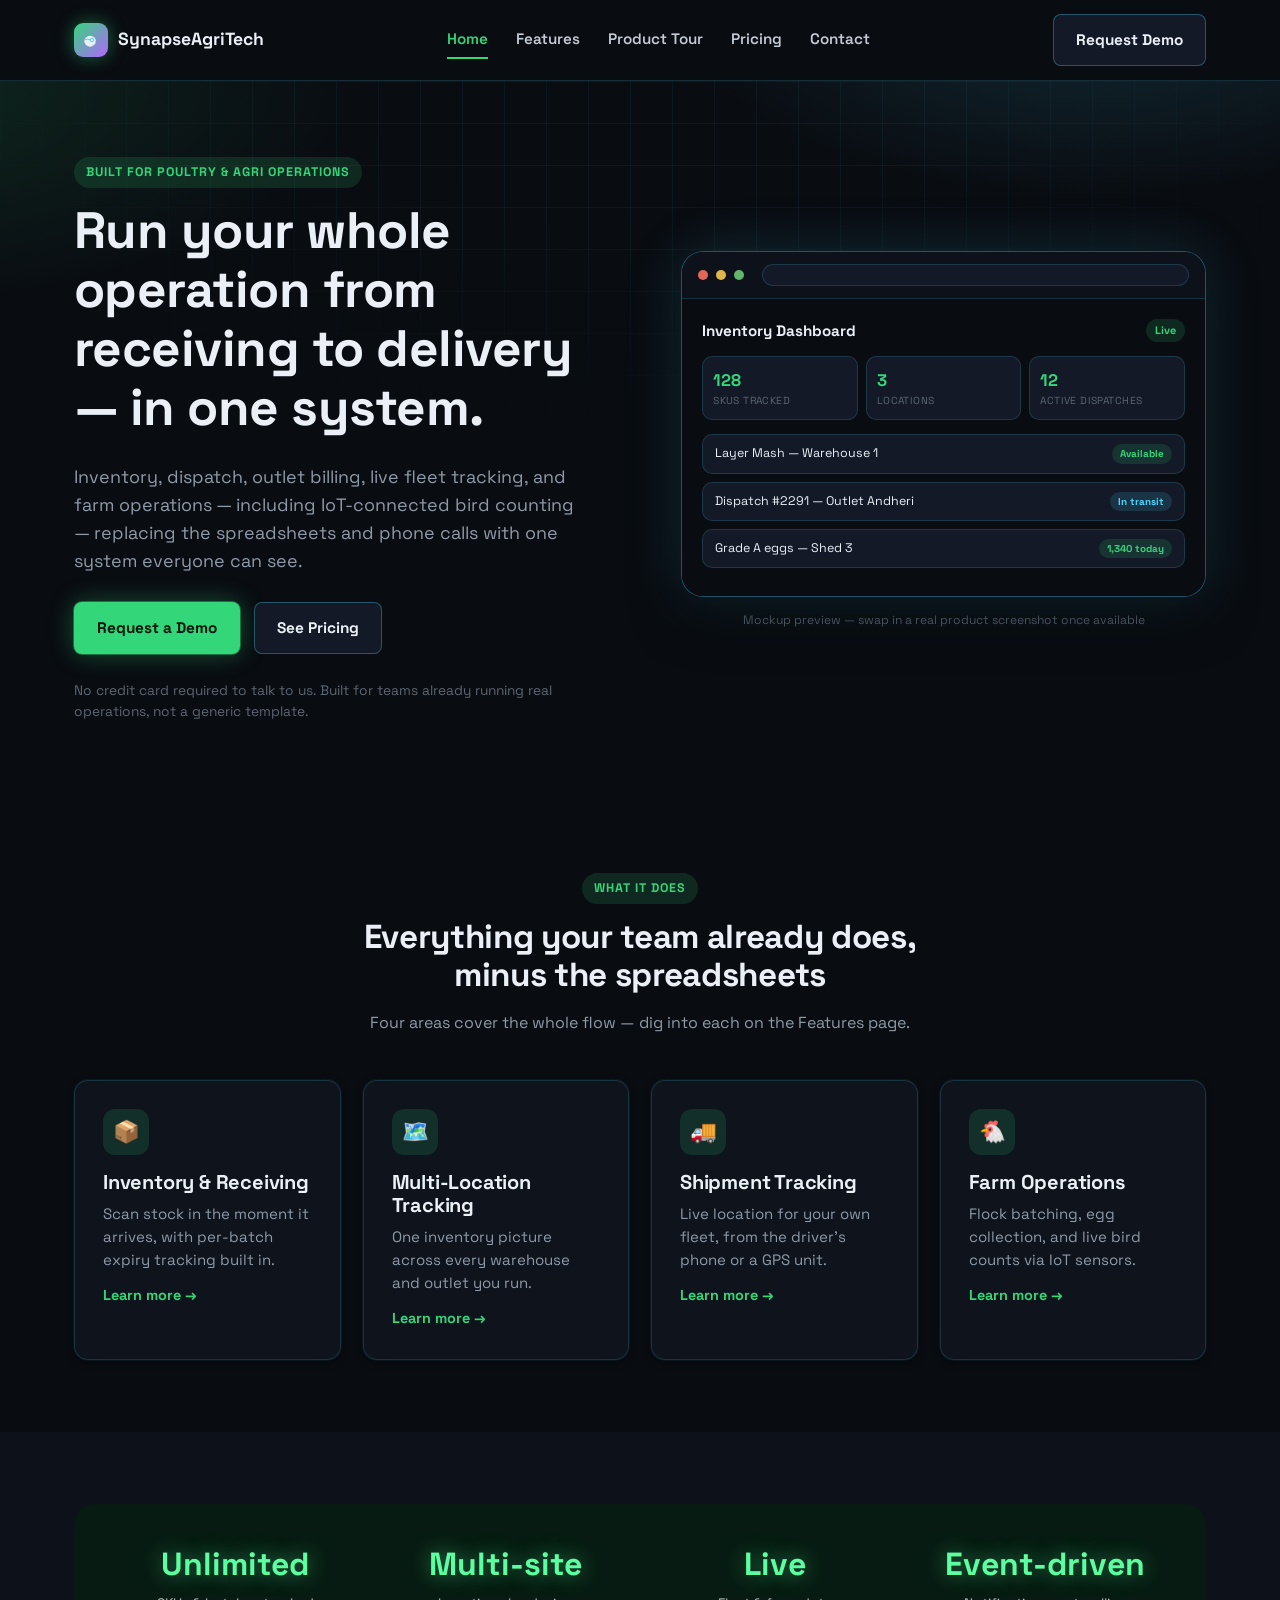
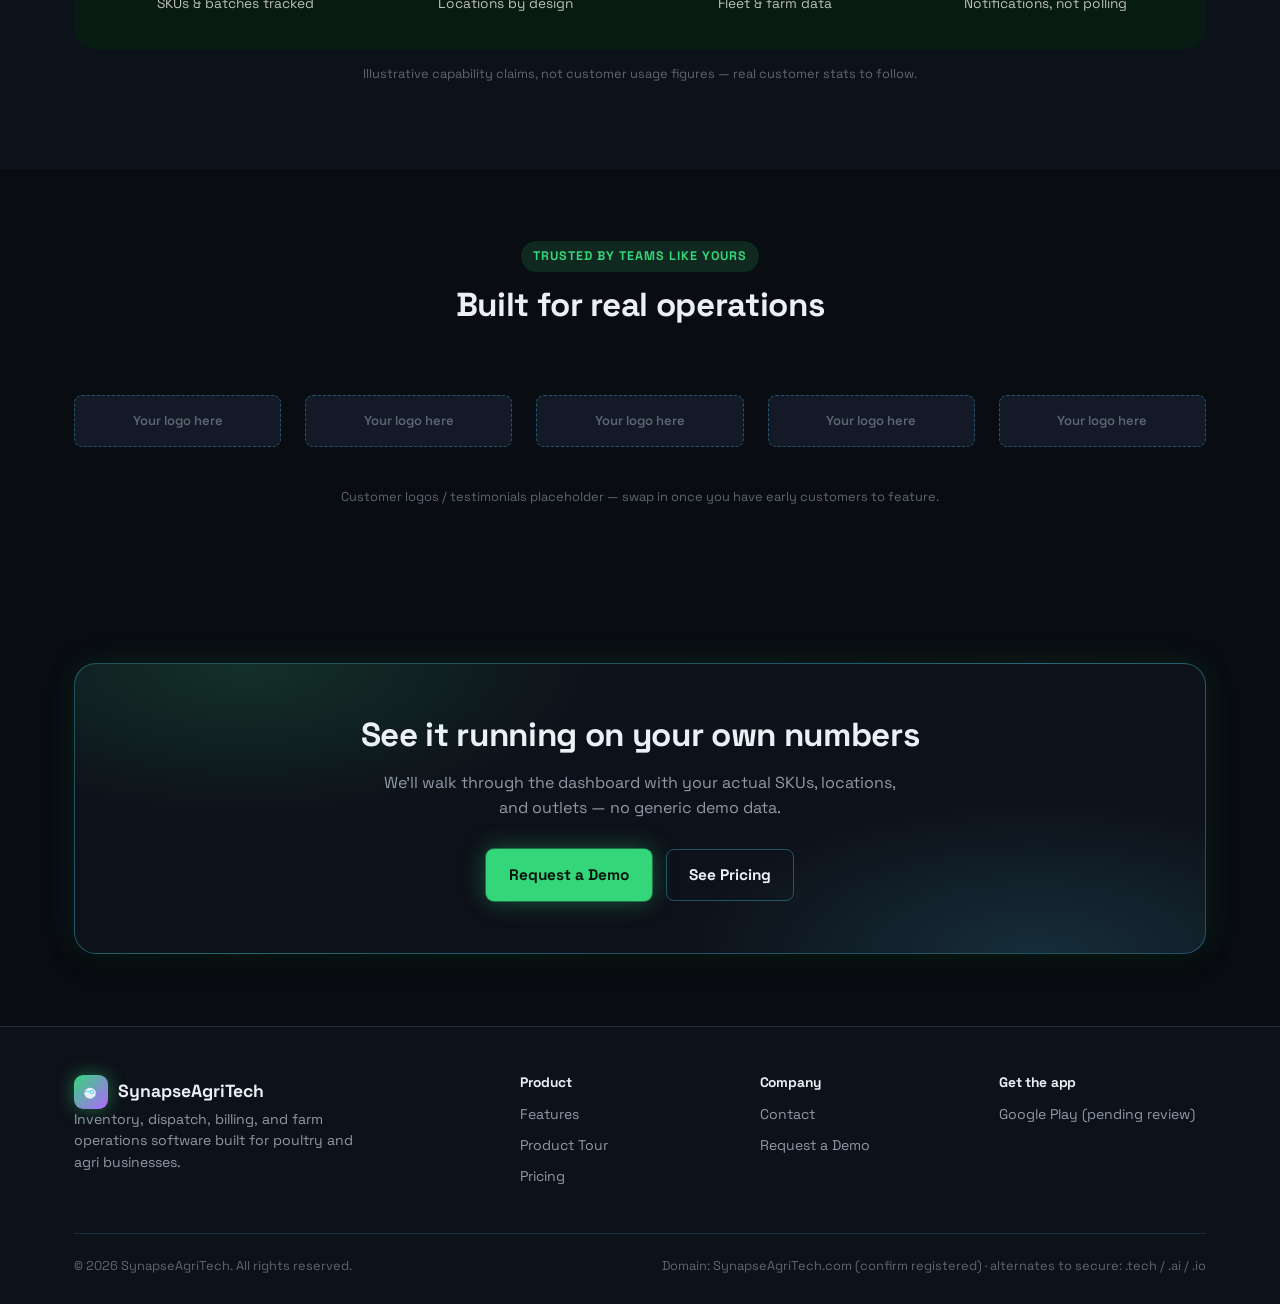
==== commit 94238387: "Redraw logo glasses for the side-profile head (monocle instead of two lenses) The chicken head/beak " ====
--- a/index.html
+++ b/index.html
@@ -8,14 +8,14 @@
 <link rel="preconnect" href="https://fonts.googleapis.com" />
 <link rel="preconnect" href="https://fonts.gstatic.com" crossorigin />
 <link href="https://fonts.googleapis.com/css2?family=Space+Grotesk:wght@400;500;600;700&family=Space+Mono:wght@400;700&display=swap" rel="stylesheet" />
-<link rel="icon" type="image/svg+xml" href="data:image/svg+xml,<svg xmlns='http://www.w3.org/2000/svg' viewBox='0 0 24 24'><rect width='24' height='24' rx='5' fill='%23131926'/><path d='M8 6.5Q8.5 4 9.5 6Q10.5 3.5 11.5 6Q12.5 4 13 6.5Z' fill='%2334D67A'/><ellipse cx='11' cy='13.5' rx='7' ry='6.5' fill='%23EAF0F6'/><path d='M17.5 13L21.5 14L17.5 15.3Z' fill='%23B266FF'/><path d='M14 17.5Q13.4 19.5 15.5 19Q15.1 17.8 14 17.5Z' fill='%2334D67A'/><circle cx='9' cy='13' r='2.1' fill='none' stroke='%234AD8FF' stroke-width='1.1'/><circle cx='13.4' cy='13' r='2.1' fill='none' stroke='%234AD8FF' stroke-width='1.1'/><line x1='11.1' y1='13' x2='11.3' y2='13' stroke='%234AD8FF' stroke-width='1.1'/><line x1='6.9' y1='13' x2='5.5' y2='12.6' stroke='%234AD8FF' stroke-width='1'/></svg>" />
+<link rel="icon" type="image/svg+xml" href="data:image/svg+xml,<svg xmlns='http://www.w3.org/2000/svg' viewBox='0 0 24 24'><rect width='24' height='24' rx='5' fill='%23131926'/><path d='M8 6.5Q8.5 4 9.5 6Q10.5 3.5 11.5 6Q12.5 4 13 6.5Z' fill='%2334D67A'/><ellipse cx='11' cy='13.5' rx='7' ry='6.5' fill='%23EAF0F6'/><path d='M17.5 13L21.5 14L17.5 15.3Z' fill='%23B266FF'/><path d='M14 17.5Q13.4 19.5 15.5 19Q15.1 17.8 14 17.5Z' fill='%2334D67A'/><circle cx='13.2' cy='12' r='2.2' fill='none' stroke='%234AD8FF' stroke-width='1.2'/><path d='M11.1 11.7Q7.5 10.6 5.3 11.5' stroke='%234AD8FF' stroke-width='1.2' fill='none' stroke-linecap='round'/></svg>" />
 <link rel="stylesheet" href="css/style.css" />
 </head>
 <body data-page="home">
 
 <header class="site-header">
   <div class="container nav-row">
-    <a href="index.html" class="brand"><span class="brand-mark"><svg viewBox="0 0 24 24" width="20" height="20" fill="none" xmlns="http://www.w3.org/2000/svg"><path d="M8 6.5Q8.5 4 9.5 6Q10.5 3.5 11.5 6Q12.5 4 13 6.5Z" fill="#34D67A"/><ellipse cx="11" cy="13.5" rx="7" ry="6.5" fill="#EAF0F6"/><path d="M17.5 13L21.5 14L17.5 15.3Z" fill="#B266FF"/><path d="M14 17.5Q13.4 19.5 15.5 19Q15.1 17.8 14 17.5Z" fill="#34D67A"/><circle cx="9" cy="13" r="2.1" fill="none" stroke="#4AD8FF" stroke-width="1.1"/><circle cx="13.4" cy="13" r="2.1" fill="none" stroke="#4AD8FF" stroke-width="1.1"/><line x1="11.1" y1="13" x2="11.3" y2="13" stroke="#4AD8FF" stroke-width="1.1"/><line x1="6.9" y1="13" x2="5.5" y2="12.6" stroke="#4AD8FF" stroke-width="1"/></svg></span>SynapseAgriTech</a>
+    <a href="index.html" class="brand"><span class="brand-mark"><svg viewBox="0 0 24 24" width="20" height="20" fill="none" xmlns="http://www.w3.org/2000/svg"><path d="M8 6.5Q8.5 4 9.5 6Q10.5 3.5 11.5 6Q12.5 4 13 6.5Z" fill="#34D67A"/><ellipse cx="11" cy="13.5" rx="7" ry="6.5" fill="#EAF0F6"/><path d="M17.5 13L21.5 14L17.5 15.3Z" fill="#B266FF"/><path d="M14 17.5Q13.4 19.5 15.5 19Q15.1 17.8 14 17.5Z" fill="#34D67A"/><circle cx="13.2" cy="12" r="2.2" fill="none" stroke="#4AD8FF" stroke-width="1.2"/><path d="M11.1 11.7Q7.5 10.6 5.3 11.5" stroke="#4AD8FF" stroke-width="1.2" fill="none" stroke-linecap="round"/></svg></span>SynapseAgriTech</a>
     <nav class="nav-links">
       <a href="index.html" data-page="home">Home</a>
       <a href="features.html" data-page="features">Features</a>
@@ -153,7 +153,7 @@
   <div class="container">
     <div class="footer-grid">
       <div class="footer-brand">
-        <a href="index.html" class="brand"><span class="brand-mark"><svg viewBox="0 0 24 24" width="20" height="20" fill="none" xmlns="http://www.w3.org/2000/svg"><path d="M8 6.5Q8.5 4 9.5 6Q10.5 3.5 11.5 6Q12.5 4 13 6.5Z" fill="#34D67A"/><ellipse cx="11" cy="13.5" rx="7" ry="6.5" fill="#EAF0F6"/><path d="M17.5 13L21.5 14L17.5 15.3Z" fill="#B266FF"/><path d="M14 17.5Q13.4 19.5 15.5 19Q15.1 17.8 14 17.5Z" fill="#34D67A"/><circle cx="9" cy="13" r="2.1" fill="none" stroke="#4AD8FF" stroke-width="1.1"/><circle cx="13.4" cy="13" r="2.1" fill="none" stroke="#4AD8FF" stroke-width="1.1"/><line x1="11.1" y1="13" x2="11.3" y2="13" stroke="#4AD8FF" stroke-width="1.1"/><line x1="6.9" y1="13" x2="5.5" y2="12.6" stroke="#4AD8FF" stroke-width="1"/></svg></span>SynapseAgriTech</a>
+        <a href="index.html" class="brand"><span class="brand-mark"><svg viewBox="0 0 24 24" width="20" height="20" fill="none" xmlns="http://www.w3.org/2000/svg"><path d="M8 6.5Q8.5 4 9.5 6Q10.5 3.5 11.5 6Q12.5 4 13 6.5Z" fill="#34D67A"/><ellipse cx="11" cy="13.5" rx="7" ry="6.5" fill="#EAF0F6"/><path d="M17.5 13L21.5 14L17.5 15.3Z" fill="#B266FF"/><path d="M14 17.5Q13.4 19.5 15.5 19Q15.1 17.8 14 17.5Z" fill="#34D67A"/><circle cx="13.2" cy="12" r="2.2" fill="none" stroke="#4AD8FF" stroke-width="1.2"/><path d="M11.1 11.7Q7.5 10.6 5.3 11.5" stroke="#4AD8FF" stroke-width="1.2" fill="none" stroke-linecap="round"/></svg></span>SynapseAgriTech</a>
         <p>Inventory, dispatch, billing, and farm operations software built for poultry and agri businesses.</p>
       </div>
       <div>
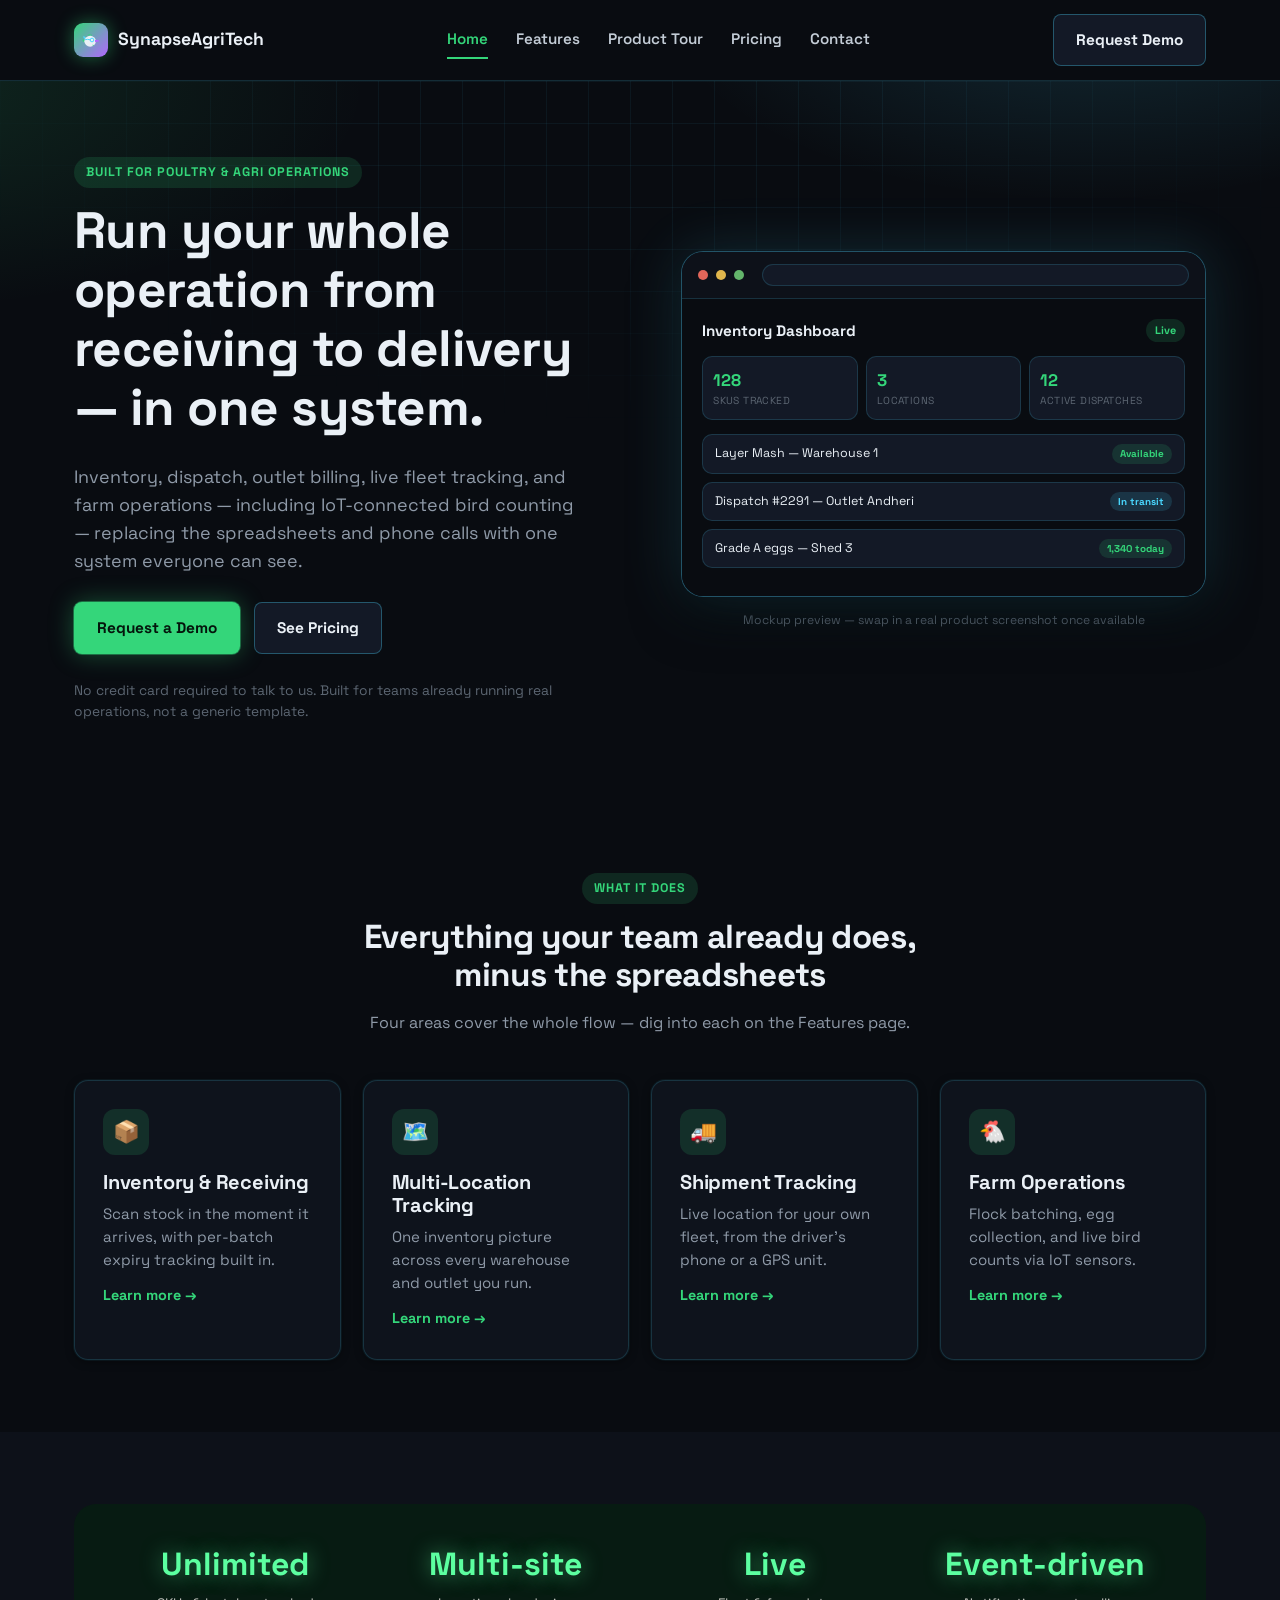
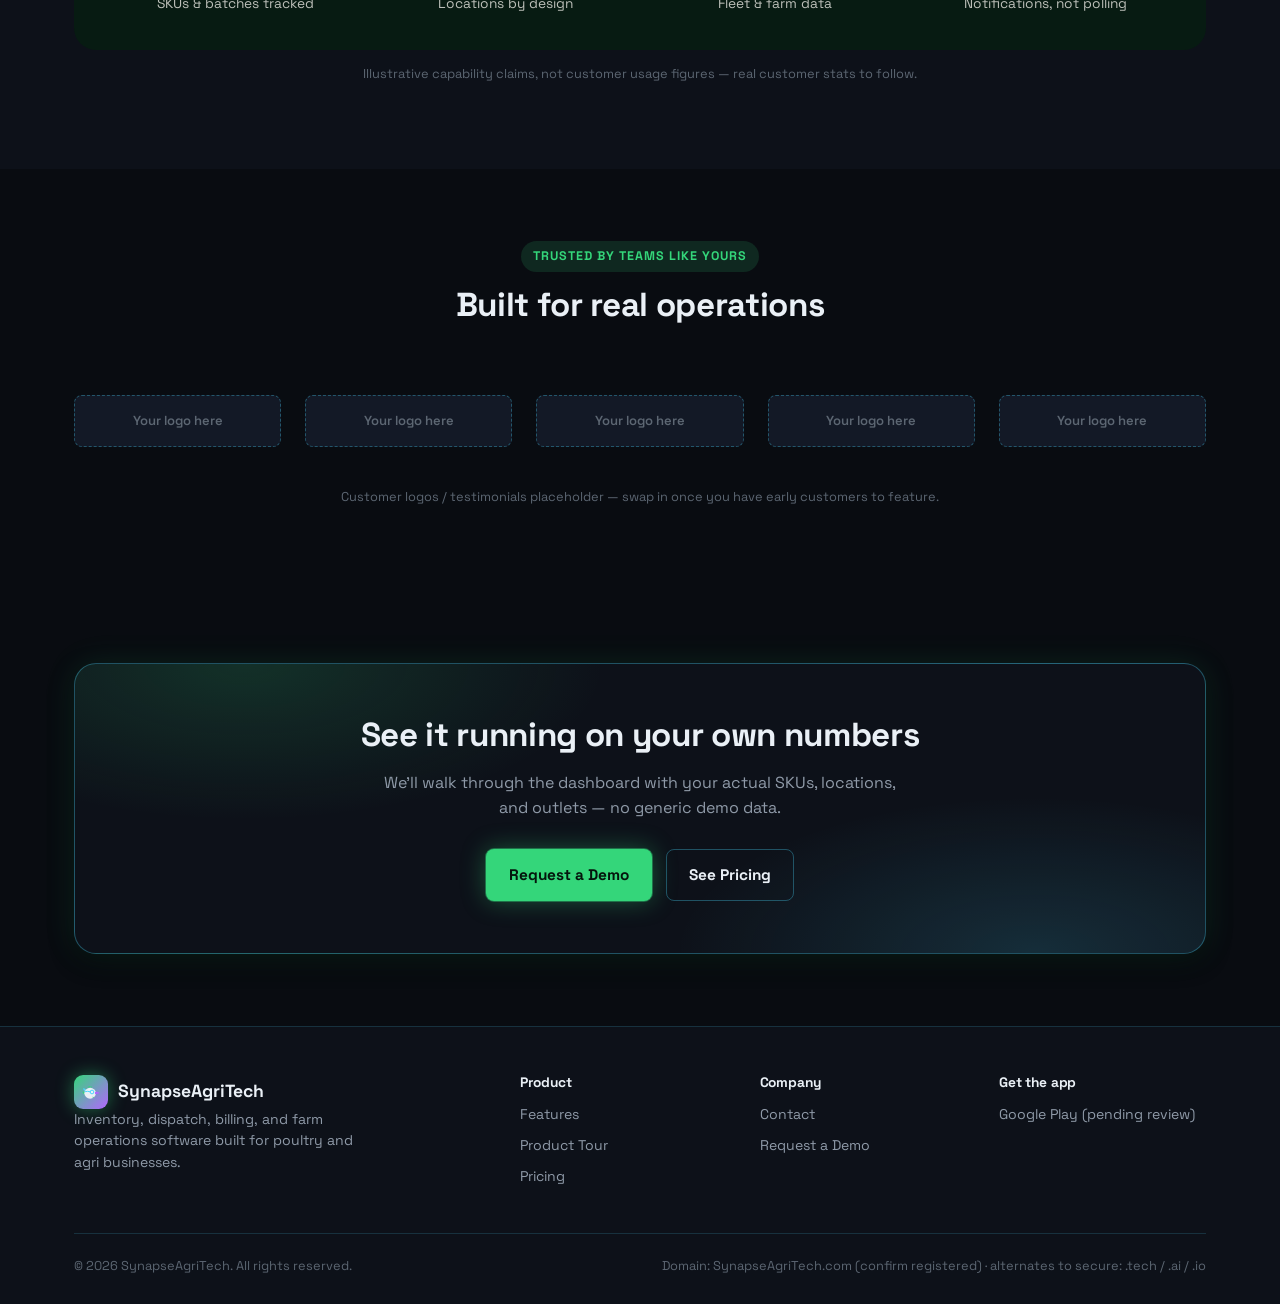
==== commit fb98438b: "Enhance logo beak shape and add feather tufts Beak: replaced the flat triangle with a curved, hooked" ====
--- a/index.html
+++ b/index.html
@@ -8,14 +8,14 @@
 <link rel="preconnect" href="https://fonts.googleapis.com" />
 <link rel="preconnect" href="https://fonts.gstatic.com" crossorigin />
 <link href="https://fonts.googleapis.com/css2?family=Space+Grotesk:wght@400;500;600;700&family=Space+Mono:wght@400;700&display=swap" rel="stylesheet" />
-<link rel="icon" type="image/svg+xml" href="data:image/svg+xml,<svg xmlns='http://www.w3.org/2000/svg' viewBox='0 0 24 24'><rect width='24' height='24' rx='5' fill='%23131926'/><path d='M8 6.5Q8.5 4 9.5 6Q10.5 3.5 11.5 6Q12.5 4 13 6.5Z' fill='%2334D67A'/><ellipse cx='11' cy='13.5' rx='7' ry='6.5' fill='%23EAF0F6'/><path d='M17.5 13L21.5 14L17.5 15.3Z' fill='%23B266FF'/><path d='M14 17.5Q13.4 19.5 15.5 19Q15.1 17.8 14 17.5Z' fill='%2334D67A'/><circle cx='13.2' cy='12' r='2.2' fill='none' stroke='%234AD8FF' stroke-width='1.2'/><path d='M11.1 11.7Q7.5 10.6 5.3 11.5' stroke='%234AD8FF' stroke-width='1.2' fill='none' stroke-linecap='round'/></svg>" />
+<link rel="icon" type="image/svg+xml" href="data:image/svg+xml,<svg xmlns='http://www.w3.org/2000/svg' viewBox='0 0 24 24'><rect width='24' height='24' rx='5' fill='%23131926'/><path d='M5.5 11.5Q2 10 3 7.3Q6.8 9 5.5 11.5Z' fill='%234AD8FF'/><path d='M5.2 15Q1.6 14.5 2 11.5Q6 12 5.2 15Z' fill='%2334D67A'/><path d='M8 6.5Q8.5 4 9.5 6Q10.5 3.5 11.5 6Q12.5 4 13 6.5Z' fill='%2334D67A'/><ellipse cx='11' cy='13.5' rx='7' ry='6.5' fill='%23EAF0F6'/><path d='M16.8 12Q20.5 11.3 22.2 13.6Q20 14.4 16.9 14.6Z' fill='%23B266FF'/><path d='M14 17.5Q13.4 19.5 15.5 19Q15.1 17.8 14 17.5Z' fill='%2334D67A'/><circle cx='13.2' cy='12' r='2.2' fill='none' stroke='%234AD8FF' stroke-width='1.2'/><path d='M11.1 11.7Q7.5 10.6 5.3 11.5' stroke='%234AD8FF' stroke-width='1.2' fill='none' stroke-linecap='round'/></svg>" />
 <link rel="stylesheet" href="css/style.css" />
 </head>
 <body data-page="home">
 
 <header class="site-header">
   <div class="container nav-row">
-    <a href="index.html" class="brand"><span class="brand-mark"><svg viewBox="0 0 24 24" width="20" height="20" fill="none" xmlns="http://www.w3.org/2000/svg"><path d="M8 6.5Q8.5 4 9.5 6Q10.5 3.5 11.5 6Q12.5 4 13 6.5Z" fill="#34D67A"/><ellipse cx="11" cy="13.5" rx="7" ry="6.5" fill="#EAF0F6"/><path d="M17.5 13L21.5 14L17.5 15.3Z" fill="#B266FF"/><path d="M14 17.5Q13.4 19.5 15.5 19Q15.1 17.8 14 17.5Z" fill="#34D67A"/><circle cx="13.2" cy="12" r="2.2" fill="none" stroke="#4AD8FF" stroke-width="1.2"/><path d="M11.1 11.7Q7.5 10.6 5.3 11.5" stroke="#4AD8FF" stroke-width="1.2" fill="none" stroke-linecap="round"/></svg></span>SynapseAgriTech</a>
+    <a href="index.html" class="brand"><span class="brand-mark"><svg viewBox="0 0 24 24" width="20" height="20" fill="none" xmlns="http://www.w3.org/2000/svg"><path d="M5.5 11.5Q2 10 3 7.3Q6.8 9 5.5 11.5Z" fill="#4AD8FF"/><path d="M5.2 15Q1.6 14.5 2 11.5Q6 12 5.2 15Z" fill="#34D67A"/><path d="M8 6.5Q8.5 4 9.5 6Q10.5 3.5 11.5 6Q12.5 4 13 6.5Z" fill="#34D67A"/><ellipse cx="11" cy="13.5" rx="7" ry="6.5" fill="#EAF0F6"/><path d="M16.8 12Q20.5 11.3 22.2 13.6Q20 14.4 16.9 14.6Z" fill="#B266FF"/><path d="M14 17.5Q13.4 19.5 15.5 19Q15.1 17.8 14 17.5Z" fill="#34D67A"/><circle cx="13.2" cy="12" r="2.2" fill="none" stroke="#4AD8FF" stroke-width="1.2"/><path d="M11.1 11.7Q7.5 10.6 5.3 11.5" stroke="#4AD8FF" stroke-width="1.2" fill="none" stroke-linecap="round"/></svg></span>SynapseAgriTech</a>
     <nav class="nav-links">
       <a href="index.html" data-page="home">Home</a>
       <a href="features.html" data-page="features">Features</a>
@@ -153,7 +153,7 @@
   <div class="container">
     <div class="footer-grid">
       <div class="footer-brand">
-        <a href="index.html" class="brand"><span class="brand-mark"><svg viewBox="0 0 24 24" width="20" height="20" fill="none" xmlns="http://www.w3.org/2000/svg"><path d="M8 6.5Q8.5 4 9.5 6Q10.5 3.5 11.5 6Q12.5 4 13 6.5Z" fill="#34D67A"/><ellipse cx="11" cy="13.5" rx="7" ry="6.5" fill="#EAF0F6"/><path d="M17.5 13L21.5 14L17.5 15.3Z" fill="#B266FF"/><path d="M14 17.5Q13.4 19.5 15.5 19Q15.1 17.8 14 17.5Z" fill="#34D67A"/><circle cx="13.2" cy="12" r="2.2" fill="none" stroke="#4AD8FF" stroke-width="1.2"/><path d="M11.1 11.7Q7.5 10.6 5.3 11.5" stroke="#4AD8FF" stroke-width="1.2" fill="none" stroke-linecap="round"/></svg></span>SynapseAgriTech</a>
+        <a href="index.html" class="brand"><span class="brand-mark"><svg viewBox="0 0 24 24" width="20" height="20" fill="none" xmlns="http://www.w3.org/2000/svg"><path d="M5.5 11.5Q2 10 3 7.3Q6.8 9 5.5 11.5Z" fill="#4AD8FF"/><path d="M5.2 15Q1.6 14.5 2 11.5Q6 12 5.2 15Z" fill="#34D67A"/><path d="M8 6.5Q8.5 4 9.5 6Q10.5 3.5 11.5 6Q12.5 4 13 6.5Z" fill="#34D67A"/><ellipse cx="11" cy="13.5" rx="7" ry="6.5" fill="#EAF0F6"/><path d="M16.8 12Q20.5 11.3 22.2 13.6Q20 14.4 16.9 14.6Z" fill="#B266FF"/><path d="M14 17.5Q13.4 19.5 15.5 19Q15.1 17.8 14 17.5Z" fill="#34D67A"/><circle cx="13.2" cy="12" r="2.2" fill="none" stroke="#4AD8FF" stroke-width="1.2"/><path d="M11.1 11.7Q7.5 10.6 5.3 11.5" stroke="#4AD8FF" stroke-width="1.2" fill="none" stroke-linecap="round"/></svg></span>SynapseAgriTech</a>
         <p>Inventory, dispatch, billing, and farm operations software built for poultry and agri businesses.</p>
       </div>
       <div>
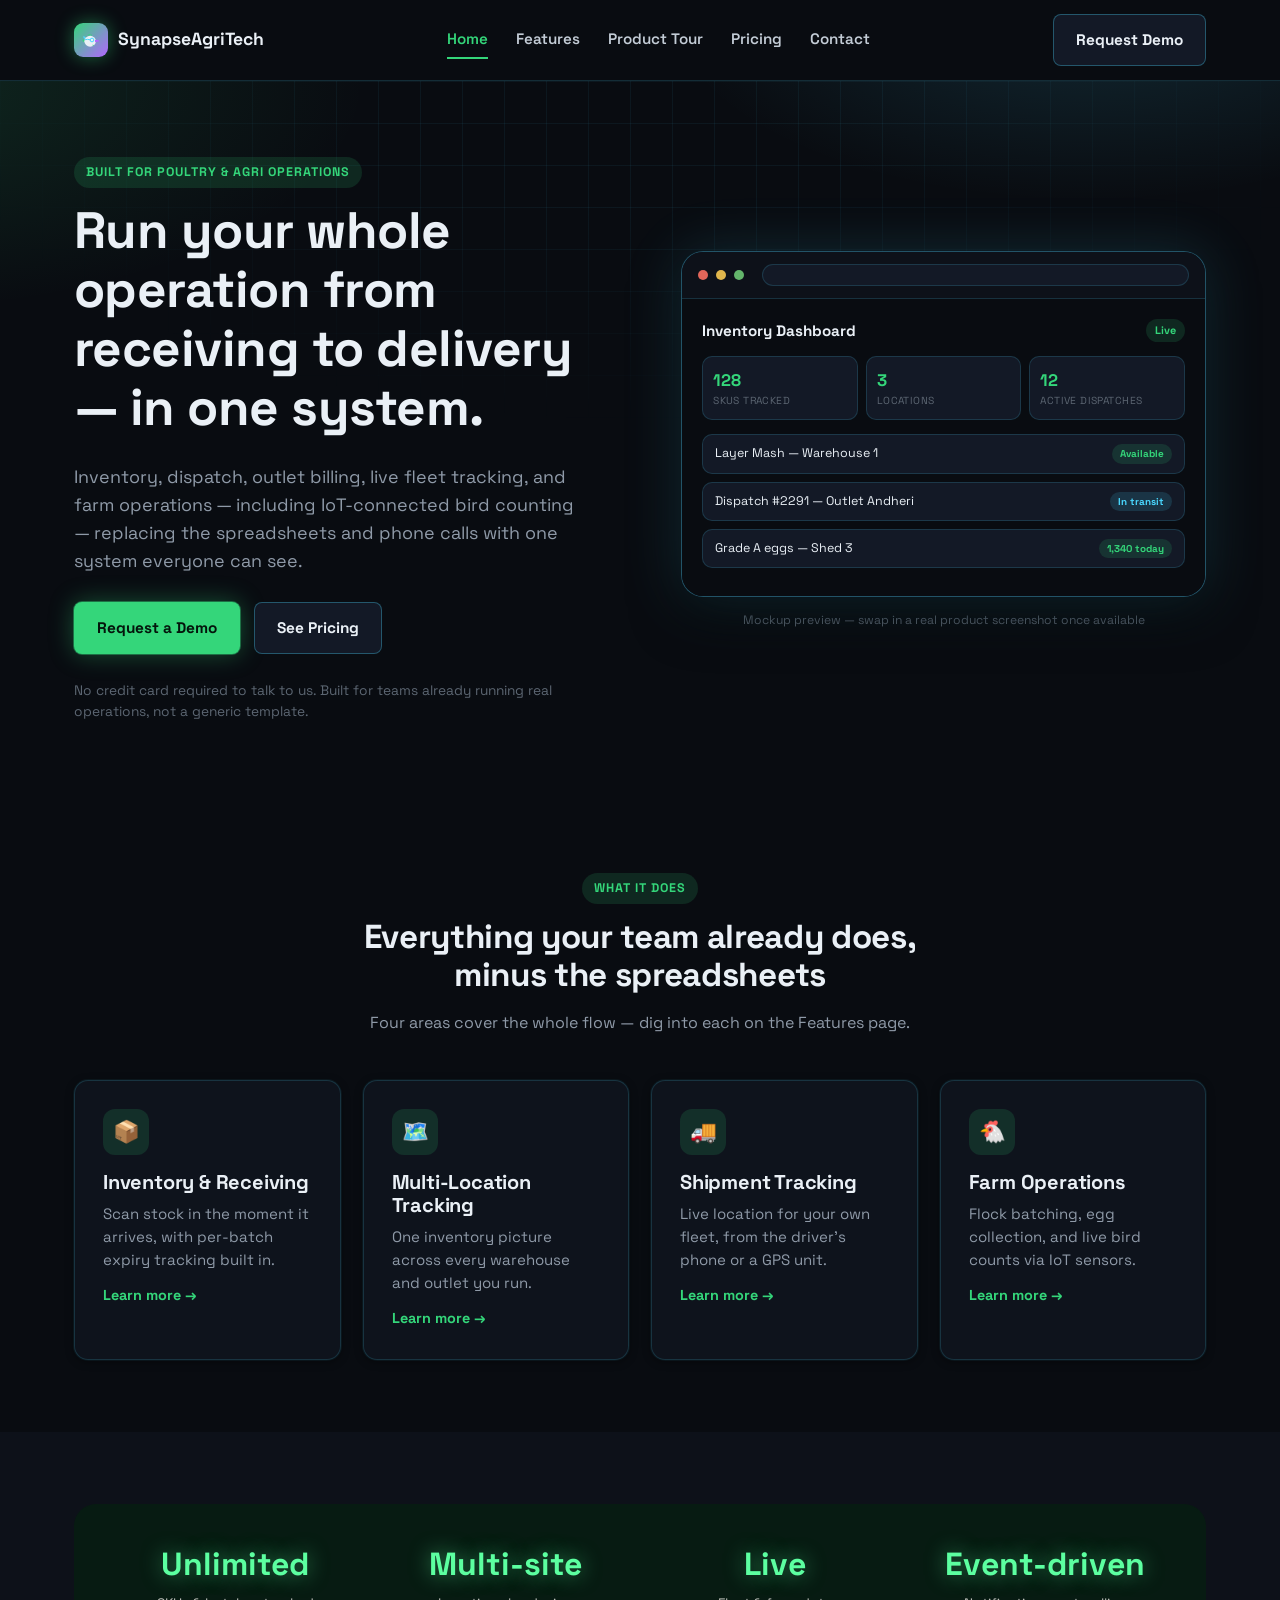
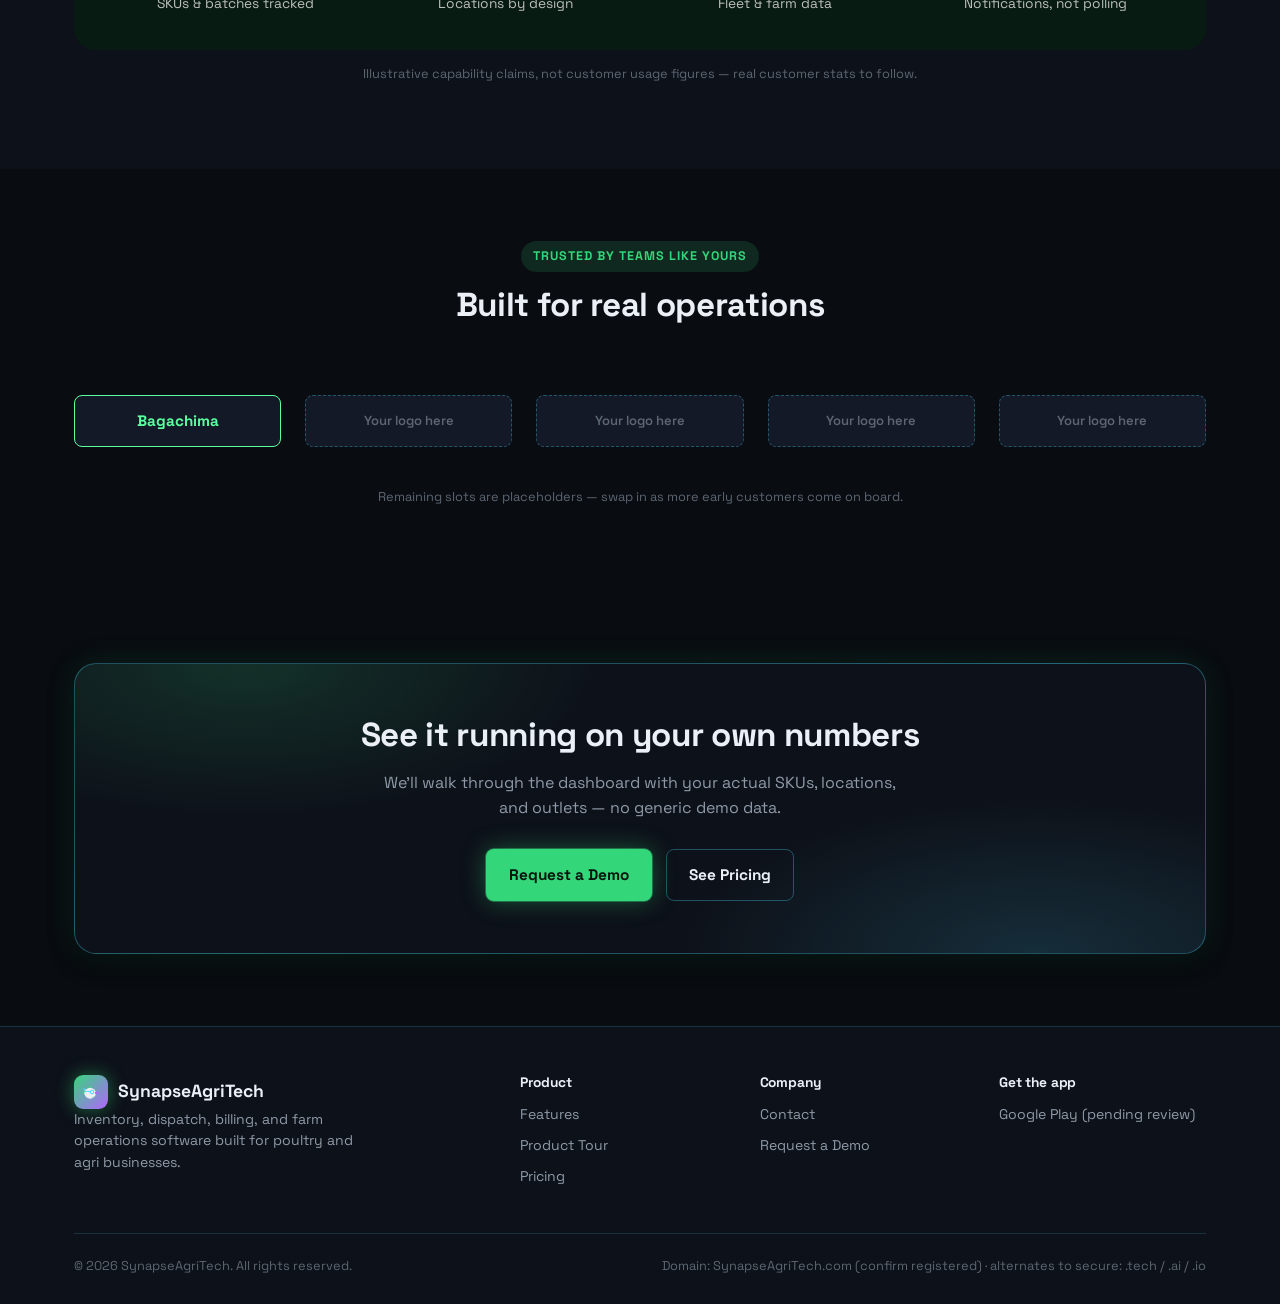
==== commit ceaf3fc7: "Feature Bagachima as our first customer on the homepage Replaces one placeholder logo slot with Baga" ====
--- a/index.html
+++ b/index.html
@@ -124,13 +124,13 @@
         <h2>Built for real operations</h2>
       </div>
       <div class="logo-row">
-        <div class="logo-slot">Your logo here</div>
+        <div class="logo-slot logo-slot-customer">Bagachima</div>
         <div class="logo-slot">Your logo here</div>
         <div class="logo-slot">Your logo here</div>
         <div class="logo-slot">Your logo here</div>
         <div class="logo-slot">Your logo here</div>
       </div>
-      <p class="stat-note">Customer logos / testimonials placeholder — swap in once you have early customers to feature.</p>
+      <p class="stat-note">Remaining slots are placeholders — swap in as more early customers come on board.</p>
     </div>
   </section>
 
--- a/css/style.css
+++ b/css/style.css
@@ -320,6 +320,12 @@
   font-weight: 600;
   background: var(--white);
 }
+.logo-slot-customer {
+  border: 1.5px solid var(--green-500);
+  color: var(--green-500);
+  font-size: 0.95rem;
+  font-weight: 700;
+}
 
 /* ---------- Mockup frames (Data-Dashboard-First) ---------- */
 .browser-frame {
@@ -525,8 +531,19 @@
 .form-success {
   display: none;
   background: var(--green-100);
-  color: var(--green-900);
+  color: var(--green-500);
   border: 1px solid var(--green-500);
+  border-radius: var(--radius-sm);
+  padding: 14px 16px;
+  font-weight: 600;
+  font-size: 0.9rem;
+  margin-bottom: 18px;
+}
+.form-error {
+  display: none;
+  background: rgba(255, 92, 122, 0.14);
+  color: #ff8fa3;
+  border: 1px solid rgba(255, 92, 122, 0.5);
   border-radius: var(--radius-sm);
   padding: 14px 16px;
   font-weight: 600;
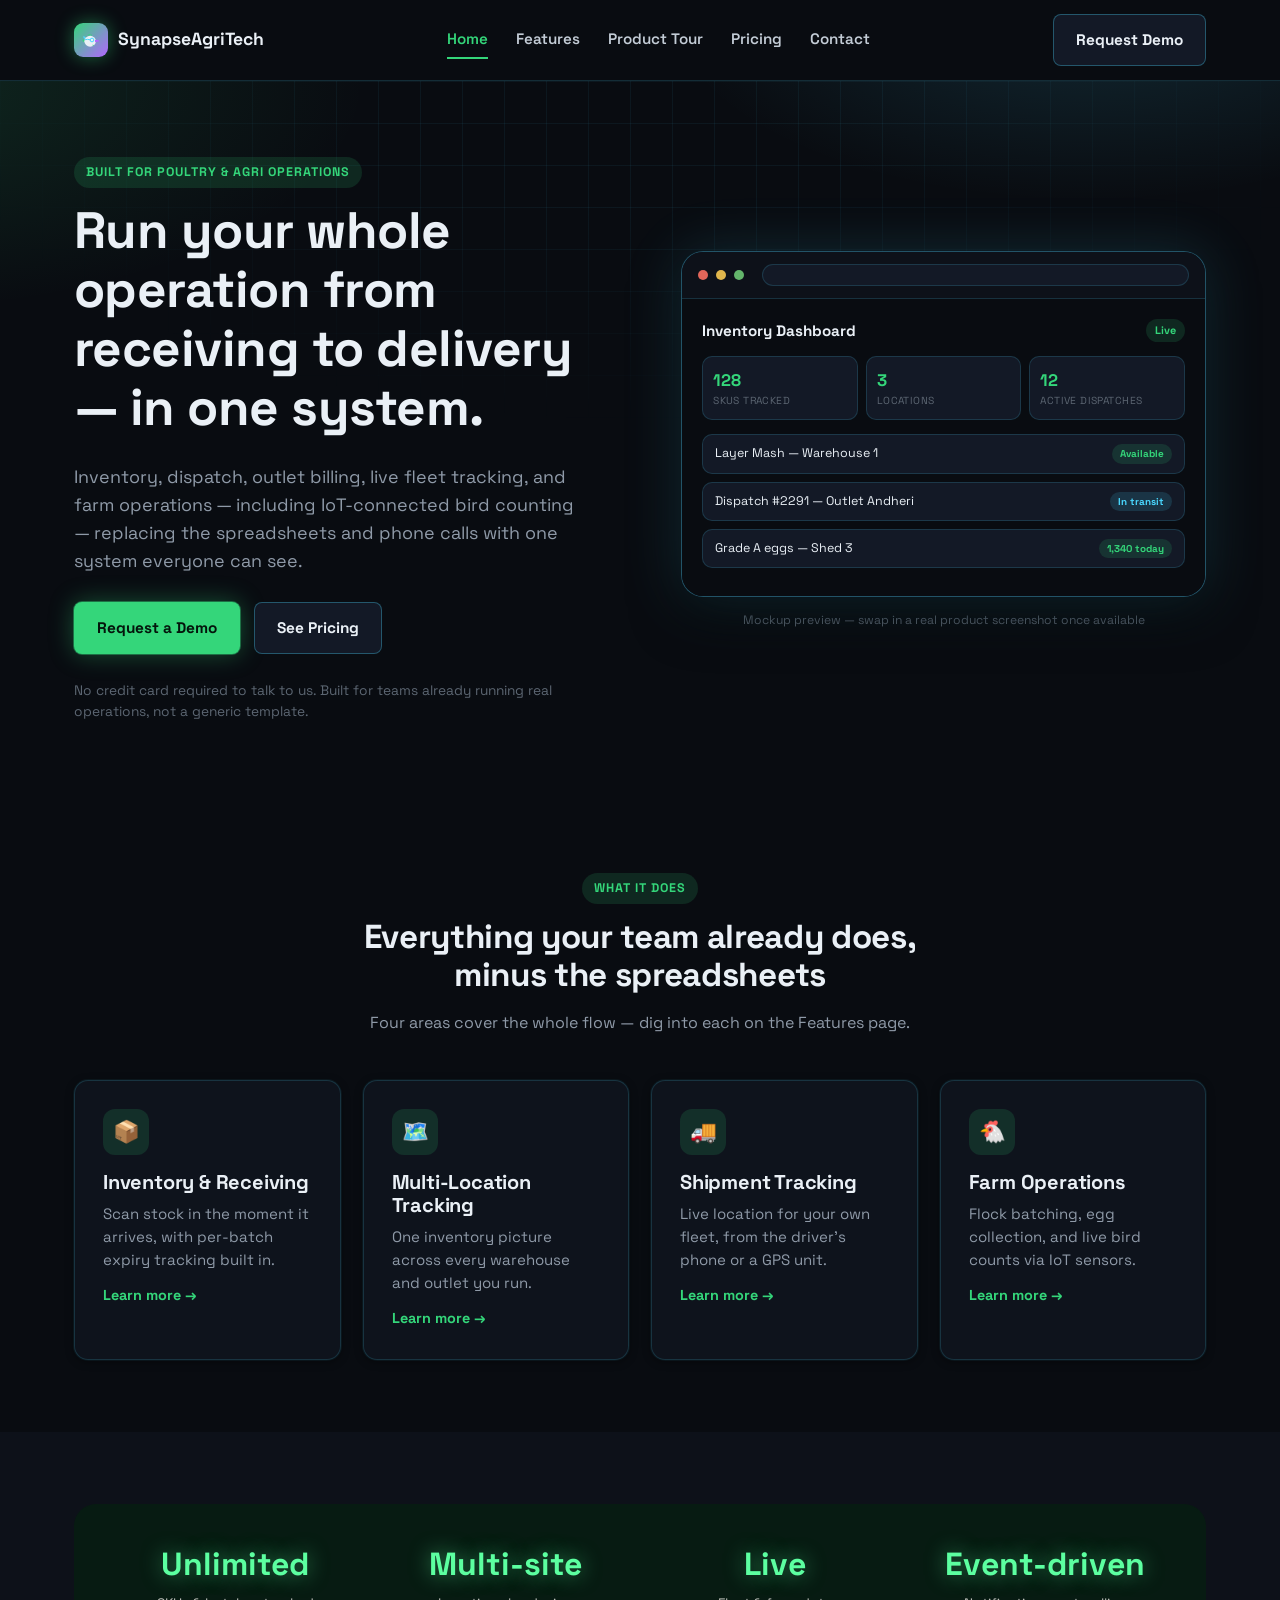
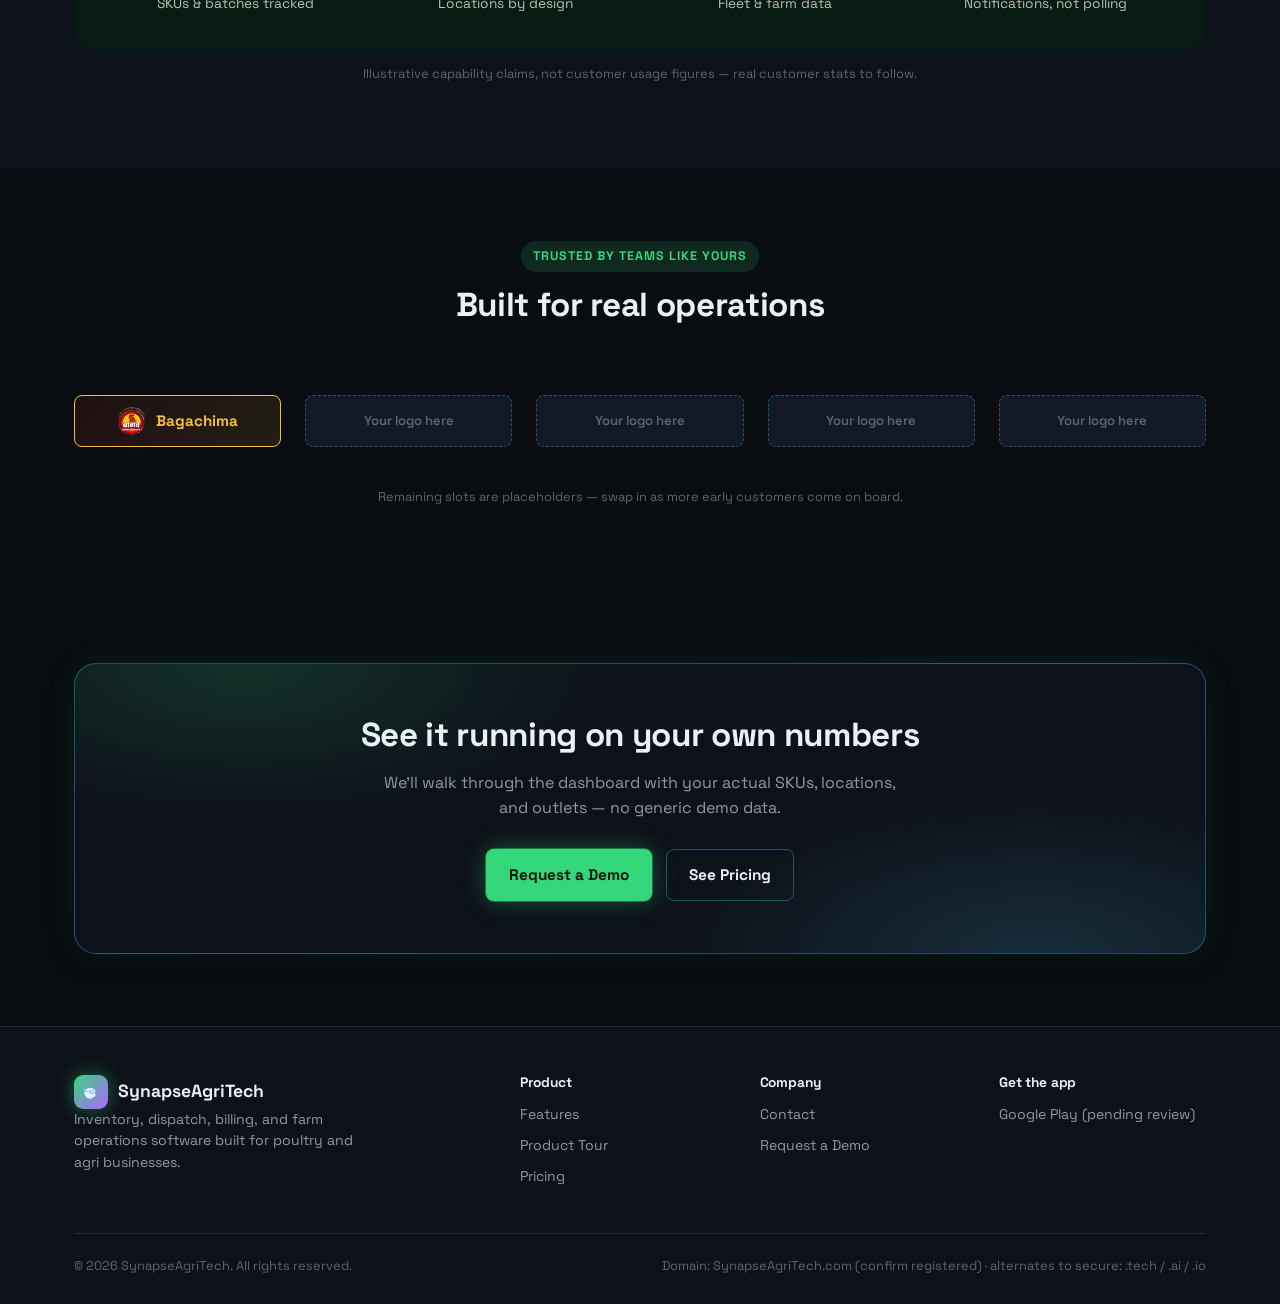
==== commit 89b2d99b: "Add Bagachima's brand logo and colors to its customer slot Uses the actual rooster badge mark and th" ====
--- a/index.html
+++ b/index.html
@@ -124,7 +124,7 @@
         <h2>Built for real operations</h2>
       </div>
       <div class="logo-row">
-        <div class="logo-slot logo-slot-customer">Bagachima</div>
+        <div class="logo-slot logo-slot-customer"><img src="images/bagachima-logo.webp" alt="Bagachima logo" />Bagachima</div>
         <div class="logo-slot">Your logo here</div>
         <div class="logo-slot">Your logo here</div>
         <div class="logo-slot">Your logo here</div>
--- a/css/style.css
+++ b/css/style.css
@@ -321,10 +321,22 @@
   background: var(--white);
 }
 .logo-slot-customer {
-  border: 1.5px solid var(--green-500);
-  color: var(--green-500);
+  display: flex;
+  align-items: center;
+  justify-content: center;
+  gap: 10px;
+  border: 1.5px solid #f2c230;
+  background: linear-gradient(135deg, rgba(138, 31, 19, 0.18), rgba(242, 194, 48, 0.1));
+  color: #f2c230;
   font-size: 0.95rem;
   font-weight: 700;
+}
+.logo-slot-customer img {
+  height: 28px;
+  width: 28px;
+  border-radius: 50%;
+  object-fit: cover;
+  flex-shrink: 0;
 }
 
 /* ---------- Mockup frames (Data-Dashboard-First) ---------- */
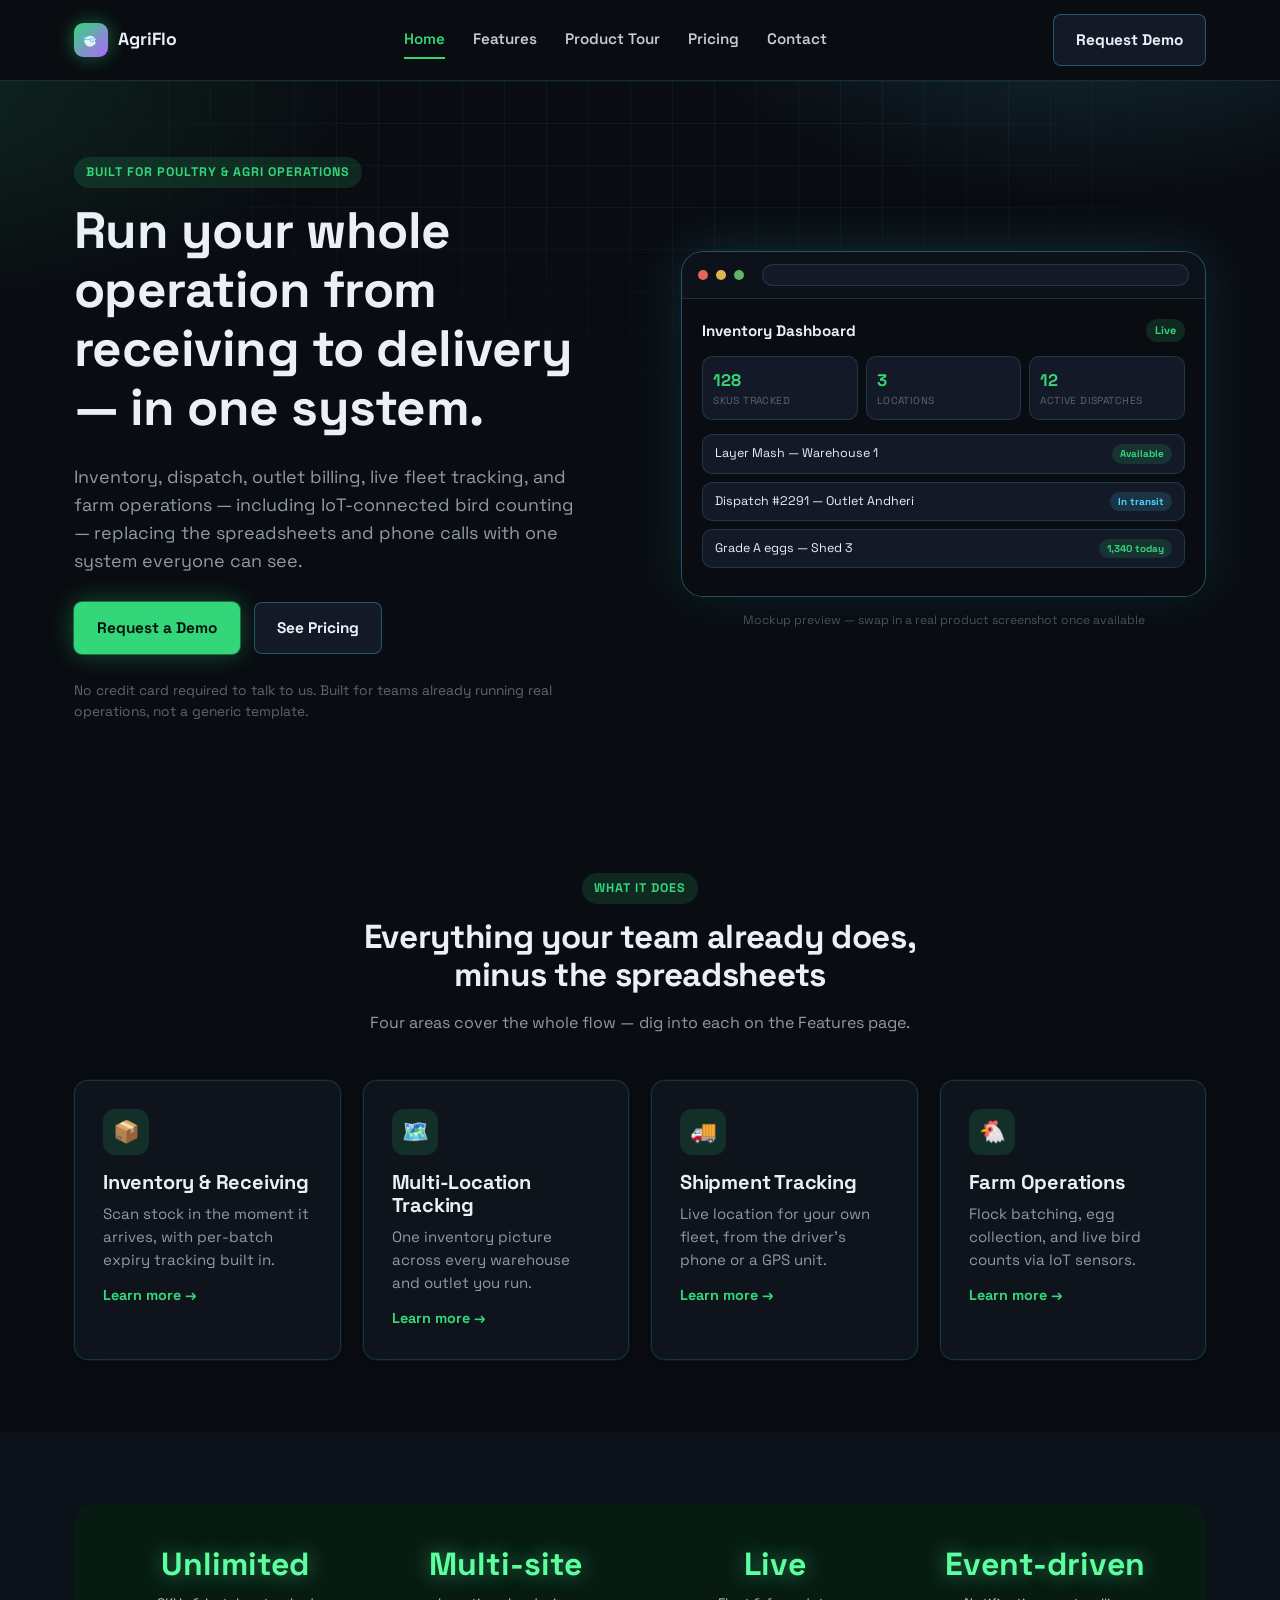
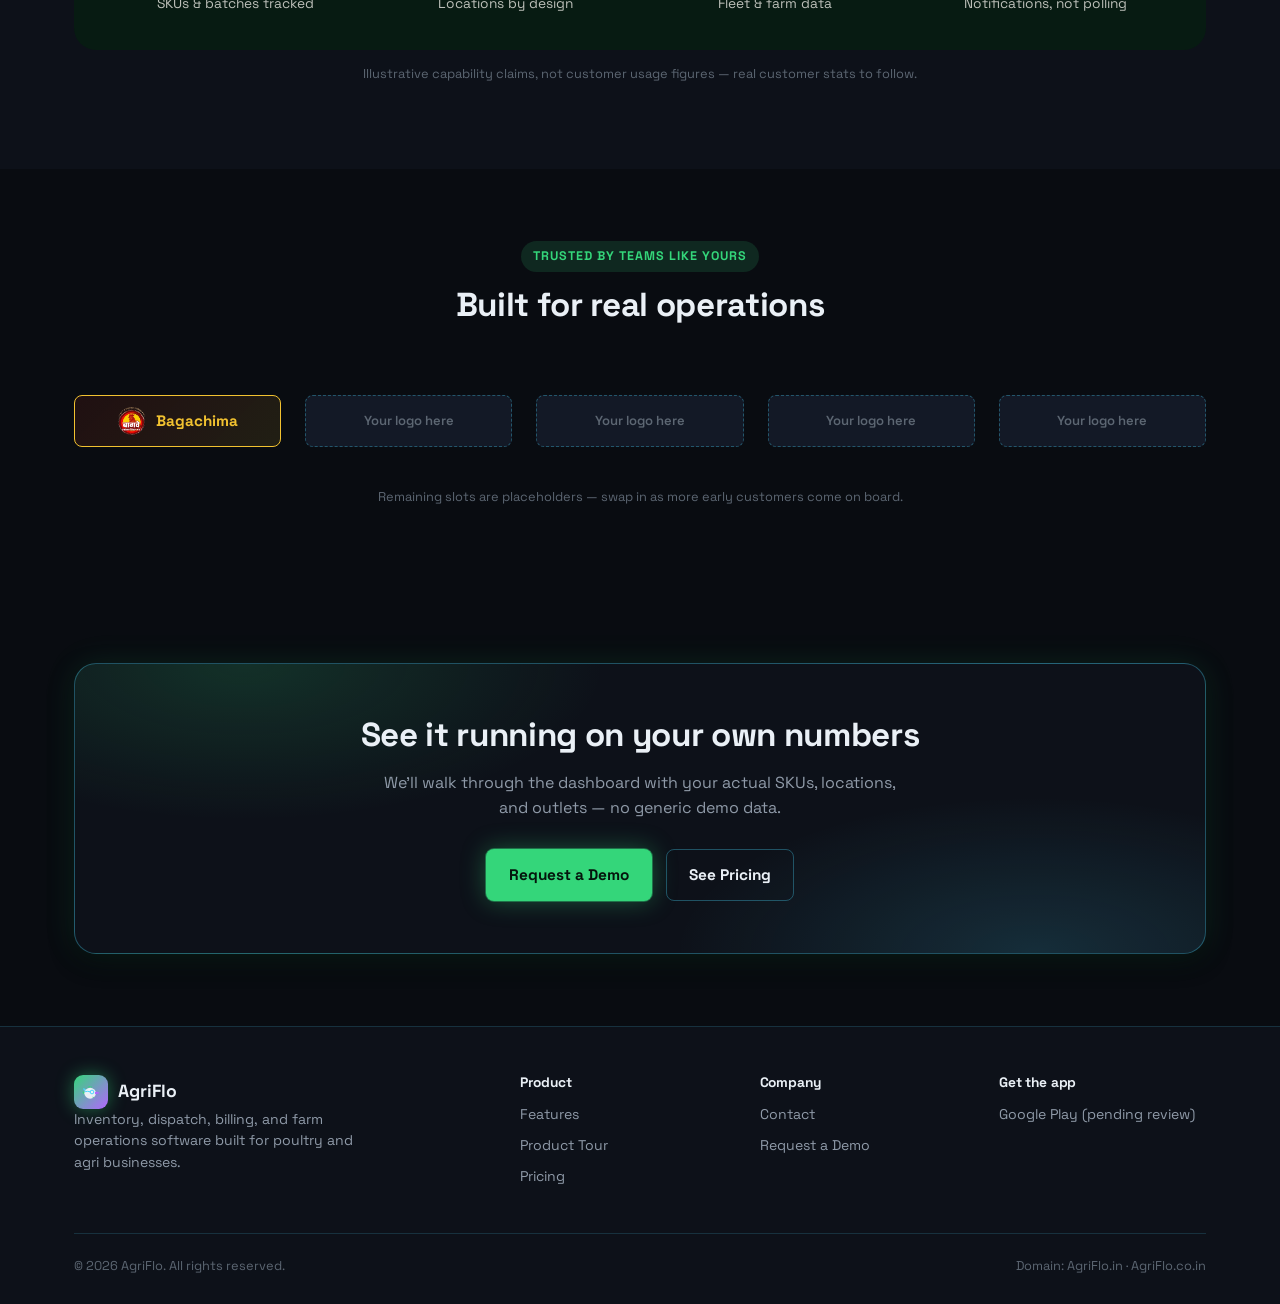
==== commit 90eb2a5c: "Rebrand SynapseAgriTech to AgriFlo Business renamed from SynapseAgriTech to AgriFlo. Renames the pro" ====
--- a/index.html
+++ b/index.html
@@ -3,7 +3,7 @@
 <head>
 <meta charset="UTF-8" />
 <meta name="viewport" content="width=device-width, initial-scale=1.0" />
-<title>SynapseAgriTech — Inventory, Dispatch & Farm Management Software</title>
+<title>AgriFlo — Inventory, Dispatch & Farm Management Software</title>
 <meta name="description" content="Inventory, dispatch, billing, and farm operations software built for poultry and agri businesses — from receiving to live bird counts." />
 <link rel="preconnect" href="https://fonts.googleapis.com" />
 <link rel="preconnect" href="https://fonts.gstatic.com" crossorigin />
@@ -15,7 +15,7 @@
 
 <header class="site-header">
   <div class="container nav-row">
-    <a href="index.html" class="brand"><span class="brand-mark"><svg viewBox="0 0 24 24" width="20" height="20" fill="none" xmlns="http://www.w3.org/2000/svg"><path d="M5.5 11.5Q2 10 3 7.3Q6.8 9 5.5 11.5Z" fill="#4AD8FF"/><path d="M5.2 15Q1.6 14.5 2 11.5Q6 12 5.2 15Z" fill="#34D67A"/><path d="M8 6.5Q8.5 4 9.5 6Q10.5 3.5 11.5 6Q12.5 4 13 6.5Z" fill="#34D67A"/><ellipse cx="11" cy="13.5" rx="7" ry="6.5" fill="#EAF0F6"/><path d="M16.8 12Q20.5 11.3 22.2 13.6Q20 14.4 16.9 14.6Z" fill="#B266FF"/><path d="M14 17.5Q13.4 19.5 15.5 19Q15.1 17.8 14 17.5Z" fill="#34D67A"/><circle cx="13.2" cy="12" r="2.2" fill="none" stroke="#4AD8FF" stroke-width="1.2"/><path d="M11.1 11.7Q7.5 10.6 5.3 11.5" stroke="#4AD8FF" stroke-width="1.2" fill="none" stroke-linecap="round"/></svg></span>SynapseAgriTech</a>
+    <a href="index.html" class="brand"><span class="brand-mark"><svg viewBox="0 0 24 24" width="20" height="20" fill="none" xmlns="http://www.w3.org/2000/svg"><path d="M5.5 11.5Q2 10 3 7.3Q6.8 9 5.5 11.5Z" fill="#4AD8FF"/><path d="M5.2 15Q1.6 14.5 2 11.5Q6 12 5.2 15Z" fill="#34D67A"/><path d="M8 6.5Q8.5 4 9.5 6Q10.5 3.5 11.5 6Q12.5 4 13 6.5Z" fill="#34D67A"/><ellipse cx="11" cy="13.5" rx="7" ry="6.5" fill="#EAF0F6"/><path d="M16.8 12Q20.5 11.3 22.2 13.6Q20 14.4 16.9 14.6Z" fill="#B266FF"/><path d="M14 17.5Q13.4 19.5 15.5 19Q15.1 17.8 14 17.5Z" fill="#34D67A"/><circle cx="13.2" cy="12" r="2.2" fill="none" stroke="#4AD8FF" stroke-width="1.2"/><path d="M11.1 11.7Q7.5 10.6 5.3 11.5" stroke="#4AD8FF" stroke-width="1.2" fill="none" stroke-linecap="round"/></svg></span>AgriFlo</a>
     <nav class="nav-links">
       <a href="index.html" data-page="home">Home</a>
       <a href="features.html" data-page="features">Features</a>
@@ -153,7 +153,7 @@
   <div class="container">
     <div class="footer-grid">
       <div class="footer-brand">
-        <a href="index.html" class="brand"><span class="brand-mark"><svg viewBox="0 0 24 24" width="20" height="20" fill="none" xmlns="http://www.w3.org/2000/svg"><path d="M5.5 11.5Q2 10 3 7.3Q6.8 9 5.5 11.5Z" fill="#4AD8FF"/><path d="M5.2 15Q1.6 14.5 2 11.5Q6 12 5.2 15Z" fill="#34D67A"/><path d="M8 6.5Q8.5 4 9.5 6Q10.5 3.5 11.5 6Q12.5 4 13 6.5Z" fill="#34D67A"/><ellipse cx="11" cy="13.5" rx="7" ry="6.5" fill="#EAF0F6"/><path d="M16.8 12Q20.5 11.3 22.2 13.6Q20 14.4 16.9 14.6Z" fill="#B266FF"/><path d="M14 17.5Q13.4 19.5 15.5 19Q15.1 17.8 14 17.5Z" fill="#34D67A"/><circle cx="13.2" cy="12" r="2.2" fill="none" stroke="#4AD8FF" stroke-width="1.2"/><path d="M11.1 11.7Q7.5 10.6 5.3 11.5" stroke="#4AD8FF" stroke-width="1.2" fill="none" stroke-linecap="round"/></svg></span>SynapseAgriTech</a>
+        <a href="index.html" class="brand"><span class="brand-mark"><svg viewBox="0 0 24 24" width="20" height="20" fill="none" xmlns="http://www.w3.org/2000/svg"><path d="M5.5 11.5Q2 10 3 7.3Q6.8 9 5.5 11.5Z" fill="#4AD8FF"/><path d="M5.2 15Q1.6 14.5 2 11.5Q6 12 5.2 15Z" fill="#34D67A"/><path d="M8 6.5Q8.5 4 9.5 6Q10.5 3.5 11.5 6Q12.5 4 13 6.5Z" fill="#34D67A"/><ellipse cx="11" cy="13.5" rx="7" ry="6.5" fill="#EAF0F6"/><path d="M16.8 12Q20.5 11.3 22.2 13.6Q20 14.4 16.9 14.6Z" fill="#B266FF"/><path d="M14 17.5Q13.4 19.5 15.5 19Q15.1 17.8 14 17.5Z" fill="#34D67A"/><circle cx="13.2" cy="12" r="2.2" fill="none" stroke="#4AD8FF" stroke-width="1.2"/><path d="M11.1 11.7Q7.5 10.6 5.3 11.5" stroke="#4AD8FF" stroke-width="1.2" fill="none" stroke-linecap="round"/></svg></span>AgriFlo</a>
         <p>Inventory, dispatch, billing, and farm operations software built for poultry and agri businesses.</p>
       </div>
       <div>
@@ -179,8 +179,8 @@
       </div>
     </div>
     <div class="footer-bottom">
-      <span>© 2026 SynapseAgriTech. All rights reserved.</span>
-      <span>Domain: SynapseAgriTech.com (confirm registered) · alternates to secure: .tech / .ai / .io</span>
+      <span>© 2026 AgriFlo. All rights reserved.</span>
+      <span>Domain: AgriFlo.in · AgriFlo.co.in</span>
     </div>
   </div>
 </footer>
--- a/css/style.css
+++ b/css/style.css
@@ -1,5 +1,5 @@
 /* ============================================================
-   SynapseAgriTech — SaaS marketing site design system
+   AgriFlo — SaaS marketing site design system
    FUTURISTIC variant — dark, glowing, tech-forward. Same semantic
    token names as the warm AgriTech Modern original (see the
    saas-marketing-site branch) so every component re-themes just by
